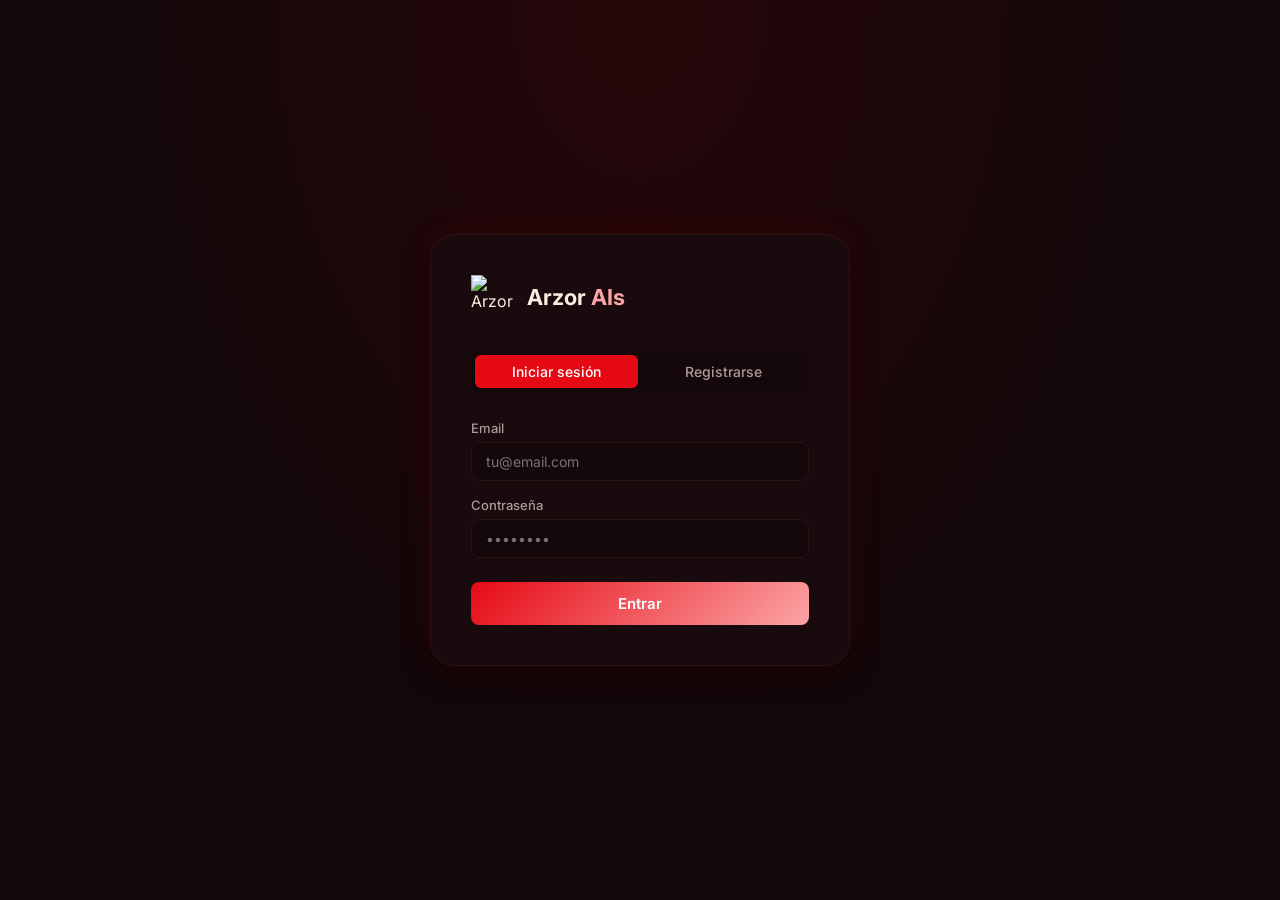
==== app/static/platform/index.html @ a12b3278 "feat: backend y frontend para reenvio de correo de confirmacion y dropdowns customizados - models_pl" ====
<!DOCTYPE html>
<html lang="es">
<head>
  <meta charset="UTF-8" />
  <meta name="viewport" content="width=device-width, initial-scale=1.0" />
  <title>Arzor AIs Platform</title>
  <meta name="description" content="Crea, personaliza y despliega agentes de IA especializados con la plataforma Arzor." />
  <!-- Favicon / Web Icon -->
  <link rel="icon" type="image/png" sizes="32x32" href="/static/logo_arzor.png" />
  <link rel="icon" type="image/png" sizes="16x16" href="/static/logo_arzor.png" />
  <link rel="apple-touch-icon" href="/static/logo_arzor.png" />
  <meta name="theme-color" content="#e50914" />
  <link rel="preconnect" href="https://fonts.googleapis.com" />
  <link rel="preconnect" href="https://fonts.gstatic.com" crossorigin />
  <link href="https://fonts.googleapis.com/css2?family=Inter:wght@300;400;500;600;700;800&display=swap" rel="stylesheet" />
  <style>
    /* ── Reset & Tokens ─────────────────────────────────────────────────── */
    *, *::before, *::after { box-sizing: border-box; margin: 0; padding: 0; }
    :root {
      --bg-base:    #120709;
      --bg-surface: #190b0d;
      --bg-card:    #15080a;
      --bg-hover:   #250f12;
      --border:     #2e1216;
      --border-active: rgba(229,9,20,0.5);
      --primary:    #e50914;
      --primary-light: #fca5a5;
      --primary-glow: rgba(229,9,20,0.18);
      --accent:     #f97316;
      --success:    #10b981;
      --warning:    #f59e0b;
      --error:      #ef4444;
      --text-1:     #fbeee0;
      --text-2:     #ad9a9d;
      --text-3:     #7d6569;
      --radius-sm:  8px;
      --radius-md:  12px;
      --radius-lg:  16px;
      --radius-xl:  24px;
      --shadow-sm:  0 2px 8px rgba(0,0,0,0.4);
      --shadow-md:  0 8px 24px rgba(0,0,0,0.5);
      --shadow-glow: 0 0 32px rgba(229,9,20,0.12);
      --sidebar-w:  240px;
      --topbar-h:   64px;
      --transition: 0.2s ease;
    }
    body {
      font-family: 'Inter', sans-serif;
      background: var(--bg-base);
      color: var(--text-1);
      min-height: 100vh;
      overflow-x: hidden;
    }
    a { color: inherit; text-decoration: none; }
    button { cursor: pointer; font-family: inherit; border: none; background: none; }
    input, textarea, select {
      font-family: inherit;
      background: var(--bg-card);
      border: 1px solid var(--border);
      border-radius: var(--radius-sm);
      color: var(--text-1);
      padding: 10px 14px;
      font-size: 14px;
      outline: none;
      transition: border-color var(--transition);
      width: 100%;
    }
    select {
      appearance: none;
      -webkit-appearance: none;
      -moz-appearance: none;
      background-image: url("data:image/svg+xml;charset=UTF-8,%3Csvg xmlns='http://www.w3.org/2000/svg' viewBox='0 0 24 24' fill='none' stroke='%23eb393f' stroke-width='2' stroke-linecap='round' stroke-linejoin='round'%3E%3Cpolyline points='6 9 12 15 18 9'%3E%3C/polyline%3E%3C/svg%3E");
      background-repeat: no-repeat;
      background-position: right 14px center;
      background-size: 16px;
      padding-right: 40px !important;
      cursor: pointer;
    }
    input:focus, textarea:focus, select:focus {
      border-color: var(--primary);
      box-shadow: 0 0 0 3px var(--primary-glow);
    }
    select option {
      background-color: #18181b; /* Fondo oscuro */
      color: #f4f4f5;            /* Texto claro */
    }

    /* ── Auth Screen ─────────────────────────────────────────────────────── */
    #auth-screen {
      display: flex; align-items: center; justify-content: center;
      min-height: 100vh;
      background: radial-gradient(ellipse at 50% 0%, rgba(229,9,20,0.1) 0%, transparent 60%),
                  var(--bg-base);
    }
    .auth-card {
      background: var(--bg-surface);
      border: 1px solid var(--border);
      border-radius: var(--radius-xl);
      padding: 40px;
      width: 100%;
      max-width: 420px;
      box-shadow: var(--shadow-glow), var(--shadow-md);
    }
    .auth-logo {
      display: flex; align-items: center; gap: 12px;
      margin-bottom: 32px;
    }
    .auth-logo-img {
      width: 44px; height: 44px; object-fit: contain;
    }
    .auth-logo-text { font-size: 22px; font-weight: 700; }
    .auth-logo-text span { color: var(--primary-light); }
    .auth-tabs { display: flex; gap: 4px; background: var(--bg-card); border-radius: var(--radius-sm); padding: 4px; margin-bottom: 28px; }
    .auth-tab {
      flex: 1; padding: 8px; border-radius: 6px; font-size: 14px;
      font-weight: 500; color: var(--text-2); transition: all var(--transition);
    }
    .auth-tab.active { background: var(--primary); color: white; }
    .form-group { margin-bottom: 16px; }
    .form-label { display: block; font-size: 13px; font-weight: 500; color: var(--text-2); margin-bottom: 6px; }
    .btn-primary {
      width: 100%; padding: 12px; border-radius: var(--radius-sm);
      background: linear-gradient(135deg, var(--primary), var(--primary-light));
      color: white; font-size: 15px; font-weight: 600;
      transition: opacity var(--transition), transform var(--transition);
      margin-top: 8px;
    }
    .btn-primary:hover { opacity: 0.9; transform: translateY(-1px); }
    .btn-primary:active { transform: translateY(0); }
    .auth-error {
      background: rgba(239,68,68,0.12); border: 1px solid rgba(239,68,68,0.3);
      border-radius: var(--radius-sm); padding: 10px 14px;
      font-size: 13px; color: #fca5a5; margin-bottom: 16px; display: none;
    }

    /* ── App Layout ──────────────────────────────────────────────────────── */
    #app { display: none; }
    .topbar {
      position: fixed; top: 0; left: 0; right: 0;
      height: var(--topbar-h);
      background: rgba(18,7,9,0.85);
      backdrop-filter: blur(16px);
      border-bottom: 1px solid var(--border);
      display: flex; align-items: center;
      padding: 0 24px 0 calc(var(--sidebar-w) + 24px);
      z-index: 100;
    }
    .topbar-title { font-size: 18px; font-weight: 600; flex: 1; }
    .topbar-title span { color: var(--primary-light); }
    .topbar-user {
      display: flex; align-items: center; gap: 10px;
      background: var(--bg-card); border: 1px solid var(--border);
      border-radius: 99px; padding: 6px 14px 6px 6px;
      cursor: pointer; transition: background var(--transition);
    }
    .topbar-user:hover { background: var(--bg-hover); }
    .avatar {
      width: 32px; height: 32px; border-radius: 50%;
      background: linear-gradient(135deg, var(--primary), var(--accent));
      display: flex; align-items: center; justify-content: center;
      font-size: 13px; font-weight: 700;
    }
    .topbar-username { font-size: 14px; font-weight: 500; }

    /* ── Sidebar ─────────────────────────────────────────────────────────── */
    .sidebar {
      position: fixed; left: 0; top: 0; bottom: 0;
      width: var(--sidebar-w);
      background: var(--bg-surface);
      border-right: 1px solid var(--border);
      display: flex; flex-direction: column;
      padding: 20px 12px;
      z-index: 101;
    }
    .sidebar-logo {
      display: flex; align-items: center; gap: 10px;
      padding: 4px 8px 20px;
      border-bottom: 1px solid var(--border);
      margin-bottom: 16px;
    }
    .sidebar-logo-img {
      width: 30px; height: 30px; object-fit: contain;
    }
    .sidebar-logo-text { font-size: 17px; font-weight: 700; }
    .sidebar-logo-text span { color: var(--primary-light); }
    .nav-section-label {
      font-size: 10px; font-weight: 600; letter-spacing: 0.08em;
      color: var(--text-3); text-transform: uppercase;
      padding: 4px 8px; margin-bottom: 4px;
    }
    .nav-item {
      display: flex; align-items: center; gap: 10px;
      padding: 10px 12px; border-radius: var(--radius-sm);
      font-size: 14px; font-weight: 500; color: var(--text-2);
      cursor: pointer; transition: all var(--transition); margin-bottom: 2px;
      border: 1px solid transparent;
    }
    .nav-item:hover { background: var(--bg-hover); color: var(--text-1); }
    .nav-item.active {
      background: var(--primary-glow);
      border-color: var(--border-active);
      color: var(--primary-light);
    }
    .nav-item-icon { font-size: 17px; width: 20px; text-align: center; }
    .sidebar-spacer { flex: 1; }
    .sidebar-footer { padding: 12px 8px 0; border-top: 1px solid var(--border); }
    .logout-btn {
      display: flex; align-items: center; gap: 10px;
      padding: 10px 12px; border-radius: var(--radius-sm);
      font-size: 14px; font-weight: 500; color: var(--text-3);
      cursor: pointer; transition: all var(--transition); width: 100%;
    }
    .logout-btn:hover { background: rgba(239,68,68,0.1); color: #fca5a5; }

    /* ── Main Content ─────────────────────────────────────────────────────── */
    .main-content {
      margin-left: var(--sidebar-w);
      margin-top: var(--topbar-h);
      padding: 32px;
      min-height: calc(100vh - var(--topbar-h));
    }
    .page { display: none; }
    .page.active { display: block; }
    .page-header {
      display: flex; align-items: center; justify-content: space-between;
      margin-bottom: 28px;
    }
    .page-title { font-size: 24px; font-weight: 700; }
    .page-subtitle { font-size: 14px; color: var(--text-2); margin-top: 4px; }

    /* ── Buttons ─────────────────────────────────────────────────────────── */
    .btn {
      display: inline-flex; align-items: center; gap: 8px;
      padding: 10px 18px; border-radius: var(--radius-sm);
      font-size: 14px; font-weight: 500; cursor: pointer;
      transition: all var(--transition); border: 1px solid transparent;
    }
    .btn-sm { padding: 7px 14px; font-size: 13px; }
    .btn-purple {
      background: linear-gradient(135deg, var(--primary), #991b1b);
      color: white;
    }
    .btn-purple:hover { opacity: 0.9; transform: translateY(-1px); box-shadow: 0 4px 16px rgba(229,9,20,0.35); }
    .btn-ghost { background: var(--bg-card); border-color: var(--border); color: var(--text-2); }
    .btn-ghost:hover { background: var(--bg-hover); color: var(--text-1); }
    .btn-danger { background: rgba(239,68,68,0.12); border-color: rgba(239,68,68,0.3); color: #fca5a5; }
    .btn-danger:hover { background: rgba(239,68,68,0.2); }

    /* ── Cards ───────────────────────────────────────────────────────────── */
    .card {
      background: var(--bg-card);
      border: 1px solid var(--border);
      border-radius: var(--radius-lg);
      padding: 24px;
      box-shadow: var(--shadow-sm);
      transition: all var(--transition);
    }
    .card:hover { border-color: var(--border-active); box-shadow: var(--shadow-glow); }

    /* ── Grid ────────────────────────────────────────────────────────────── */
    .grid-2 { display: grid; grid-template-columns: repeat(auto-fill, minmax(300px,1fr)); gap: 20px; }
    .grid-3 { display: grid; grid-template-columns: repeat(auto-fill, minmax(240px,1fr)); gap: 16px; }

    /* ── Stats Row ───────────────────────────────────────────────────────── */
    .stats-row { display: grid; grid-template-columns: repeat(auto-fill, minmax(180px,1fr)); gap: 16px; margin-bottom: 28px; }
    .stat-card {
      background: var(--bg-card);
      border: 1px solid var(--border);
      border-radius: var(--radius-md);
      padding: 20px;
    }
    .stat-label { font-size: 12px; font-weight: 500; color: var(--text-3); text-transform: uppercase; letter-spacing: 0.05em; }
    .stat-value { font-size: 30px; font-weight: 700; margin-top: 6px; }
    .stat-value.purple { color: var(--primary-light); }
    .stat-value.cyan { color: var(--accent); }
    .stat-value.green { color: var(--success); }

    /* ── Agent Card ──────────────────────────────────────────────────────── */
    .agent-card {
      background: var(--bg-card);
      border: 1px solid var(--border);
      border-radius: var(--radius-lg);
      padding: 20px;
      display: flex; flex-direction: column; gap: 12px;
      transition: all var(--transition);
      cursor: pointer;
    }
    .agent-card:hover { border-color: var(--border-active); box-shadow: var(--shadow-glow); transform: translateY(-2px); }
    .agent-card-header { display: flex; align-items: flex-start; gap: 12px; }
    .agent-icon {
      width: 44px; height: 44px; border-radius: 10px; flex-shrink: 0;
      background: linear-gradient(135deg, var(--primary), var(--primary-light));
      display: flex; align-items: center; justify-content: center;
      font-size: 20px;
    }
    .agent-icon.cat-dev    { background: linear-gradient(135deg,#1d4ed8,#3b82f6); }
    .agent-icon.cat-data   { background: linear-gradient(135deg,#065f46,#10b981); }
    .agent-icon.cat-ops    { background: linear-gradient(135deg,#78350f,#f59e0b); }
    .agent-icon.cat-science{ background: linear-gradient(135deg,#7c3aed,#a855f7); }
    .agent-icon.cat-creative{background: linear-gradient(135deg,#be185d,#ec4899); }
    .agent-name { font-size: 16px; font-weight: 600; }
    .agent-desc { font-size: 13px; color: var(--text-2); line-height: 1.5; flex: 1; }
    .agent-meta { display: flex; align-items: center; gap: 8px; flex-wrap: wrap; }
    .badge {
      display: inline-flex; align-items: center; gap: 4px;
      padding: 3px 8px; border-radius: 99px; font-size: 11px; font-weight: 500;
    }
    .badge-purple { background: rgba(229,9,20,0.15); color: var(--primary-light); border: 1px solid rgba(229,9,20,0.3); }
    .badge-cyan   { background: rgba(249,115,22,0.12); color: var(--accent); border: 1px solid rgba(249,115,22,0.25); }
    .badge-green  { background: rgba(16,185,129,0.12); color: var(--success); border: 1px solid rgba(16,185,129,0.25); }
    .badge-amber  { background: rgba(245,158,11,0.12); color: var(--warning); border: 1px solid rgba(245,158,11,0.25); }
    .agent-card-actions { display: flex; gap: 8px; margin-top: 4px; }

    /* ── Chat UI ─────────────────────────────────────────────────────────── */
    .chat-layout { display: grid; grid-template-columns: 280px 1fr; gap: 20px; height: calc(100vh - var(--topbar-h) - 80px); }
    .chat-sidebar {
      background: var(--bg-card); border: 1px solid var(--border);
      border-radius: var(--radius-lg); display: flex; flex-direction: column; overflow: hidden;
    }
    .chat-sidebar-header { padding: 16px; border-bottom: 1px solid var(--border); }
    .chat-sidebar-header h3 { font-size: 14px; font-weight: 600; }
    .session-list { flex: 1; overflow-y: auto; padding: 8px; }
    .session-item {
      padding: 10px 12px; border-radius: var(--radius-sm); cursor: pointer;
      transition: background var(--transition); margin-bottom: 2px;
    }
    .session-item:hover { background: var(--bg-hover); }
    .session-item.active { background: var(--primary-glow); }
    .session-title { font-size: 13px; font-weight: 500; white-space: nowrap; overflow: hidden; text-overflow: ellipsis; }
    .session-date { font-size: 11px; color: var(--text-3); margin-top: 2px; }
    .chat-main {
      background: var(--bg-card); border: 1px solid var(--border);
      border-radius: var(--radius-lg); display: flex; flex-direction: column; overflow: hidden;
    }
    .chat-header {
      padding: 16px 20px; border-bottom: 1px solid var(--border);
      display: flex; align-items: center; gap: 12px;
    }
    .chat-messages { flex: 1; overflow-y: auto; padding: 20px; display: flex; flex-direction: column; gap: 16px; }
    .message { display: flex; gap: 12px; max-width: 80%; }
    .message.user { align-self: flex-end; flex-direction: row-reverse; }
    .message-avatar {
      width: 32px; height: 32px; border-radius: 50%; flex-shrink: 0;
      display: flex; align-items: center; justify-content: center; font-size: 14px;
    }
    .message.user .message-avatar { background: linear-gradient(135deg, var(--primary), var(--primary-light)); }
    .message.assistant .message-avatar { background: linear-gradient(135deg, var(--accent), #818cf8); }
    .message-bubble {
      padding: 12px 16px; border-radius: var(--radius-md); font-size: 14px; line-height: 1.6;
    }
    .message.user .message-bubble { background: var(--primary); color: white; border-bottom-right-radius: 4px; }
    .message.assistant .message-bubble { background: var(--bg-surface); border: 1px solid var(--border); border-bottom-left-radius: 4px; }
    .message-meta { font-size: 11px; color: var(--text-3); margin-top: 4px; display: flex; align-items: center; gap: 8px; }
    .feedback-btn { cursor: pointer; transition: color var(--transition); }
    .feedback-btn:hover { color: var(--text-1); }
    .chat-input-area {
      padding: 16px 20px; border-top: 1px solid var(--border);
      display: flex; gap: 10px; align-items: flex-end;
    }
    .chat-input {
      flex: 1; resize: none; min-height: 44px; max-height: 160px;
      padding: 10px 14px; border-radius: var(--radius-md); line-height: 1.5;
    }
    .send-btn {
      width: 44px; height: 44px; border-radius: var(--radius-sm);
      background: linear-gradient(135deg, var(--primary), #991b1b);
      color: white; font-size: 18px; flex-shrink: 0;
      display: flex; align-items: center; justify-content: center;
      transition: opacity var(--transition), box-shadow var(--transition); cursor: pointer;
    }
    .send-btn:hover { opacity: 0.9; box-shadow: 0 0 16px rgba(229,9,20,0.4); }
    .send-btn:disabled { opacity: 0.35; cursor: not-allowed; }
    .attach-btn {
      width: 38px; height: 38px; border-radius: var(--radius-sm);
      background: var(--bg-hover); border: 1px solid var(--border);
      color: var(--text-2); font-size: 17px; flex-shrink: 0;
      display: flex; align-items: center; justify-content: center;
      transition: all var(--transition); cursor: pointer; margin-bottom: 3px;
    }
    .attach-btn:hover { background: var(--primary-glow); border-color: var(--border-active); color: var(--primary-light); }
    .file-preview {
      display: flex; align-items: center; gap: 8px;
      background: var(--bg-hover); border: 1px solid var(--border-active);
      border-radius: var(--radius-sm); padding: 6px 10px;
      font-size: 12px; color: var(--primary-light); margin: 0 20px 8px;
    }
    .file-preview-name { flex: 1; overflow: hidden; text-overflow: ellipsis; white-space: nowrap; }
    .file-preview-remove { cursor: pointer; color: var(--text-3); transition: color var(--transition); }
    .file-preview-remove:hover { color: var(--error); }

    /* ── Modal ───────────────────────────────────────────────────────────── */
    .modal-overlay {
      position: fixed !important; inset: 0 !important; background: rgba(0,0,0,0.7) !important;
      backdrop-filter: blur(4px) !important; z-index: 9999 !important;
      display: flex !important; align-items: center !important; justify-content: center !important; padding: 20px !important;
      opacity: 0; pointer-events: none; transition: opacity var(--transition);
    }
    .modal-overlay.open { opacity: 1 !important; pointer-events: all !important; }
    .modal {
      background: var(--bg-surface); border: 1px solid var(--border);
      border-radius: var(--radius-xl); padding: 32px;
      width: 100%; max-width: 520px; box-shadow: var(--shadow-md);
      transform: translateY(20px); transition: transform var(--transition);
    }
    .modal-overlay.open .modal { transform: translateY(0); }
    .modal-header { display: flex; align-items: center; justify-content: space-between; margin-bottom: 24px; }
    .modal-title { font-size: 18px; font-weight: 700; }
    .modal-close { font-size: 20px; color: var(--text-3); cursor: pointer; line-height: 1; }
    .modal-close:hover { color: var(--text-1); }
    .modal-body { display: flex; flex-direction: column; gap: 16px; }
    .modal-footer { display: flex; gap: 10px; justify-content: flex-end; margin-top: 24px; }

    /* ── Toast ───────────────────────────────────────────────────────────── */
    .toast-container { position: fixed; bottom: 24px; right: 24px; z-index: 300; display: flex; flex-direction: column; gap: 8px; }
    .toast {
      background: var(--bg-surface); border: 1px solid var(--border);
      border-radius: var(--radius-md); padding: 12px 16px;
      font-size: 14px; box-shadow: var(--shadow-md);
      display: flex; align-items: center; gap: 10px;
      animation: slideInRight 0.3s ease, fadeOut 0.4s 2.6s ease forwards;
    }
    .toast.success { border-color: rgba(16,185,129,0.4); }
    .toast.error   { border-color: rgba(239,68,68,0.4); }
    @keyframes slideInRight { from { transform: translateX(100%); opacity: 0; } to { transform: translateX(0); opacity: 1; } }
    @keyframes fadeOut { from { opacity: 1; } to { opacity: 0; transform: translateX(100%); } }

    /* ── Skeleton loader ─────────────────────────────────────────────────── */
    .skeleton { background: linear-gradient(90deg, var(--bg-card) 25%, var(--bg-hover) 50%, var(--bg-card) 75%); background-size: 200% 100%; animation: shimmer 1.5s infinite; border-radius: var(--radius-sm); }
    @keyframes shimmer { 0% { background-position: 200% 0; } 100% { background-position: -200% 0; } }

    /* ── Empty state ─────────────────────────────────────────────────────── */
    .empty-state { text-align: center; padding: 60px 20px; }
    .empty-icon { font-size: 48px; margin-bottom: 16px; opacity: 0.4; }
    .empty-title { font-size: 18px; font-weight: 600; margin-bottom: 8px; }
    .empty-desc { font-size: 14px; color: var(--text-2); margin-bottom: 24px; }

    /* ── Spinner ─────────────────────────────────────────────────────────── */
    .spinner { display: inline-block; width: 20px; height: 20px; border: 2px solid var(--border); border-top-color: var(--primary-light); border-radius: 50%; animation: spin 0.7s linear infinite; }
    @keyframes spin { to { transform: rotate(360deg); } }

    /* ── Round Table ─────────────────────────────────────────────────────── */
    .debate-turn { padding: 16px; border-radius: var(--radius-md); border: 1px solid var(--border); margin-bottom: 12px; }
    .debate-turn-header { display: flex; align-items: center; gap: 10px; margin-bottom: 8px; }
    .debate-turn-name { font-size: 13px; font-weight: 600; }
    .debate-turn-round { font-size: 11px; color: var(--text-3); }
    .debate-turn-content { font-size: 14px; line-height: 1.6; color: var(--text-2); }
    .synthesis-box { background: rgba(229,9,20,0.06); border: 1px solid rgba(229,9,20,0.25); border-radius: var(--radius-md); padding: 20px; margin-top: 20px; }
    .synthesis-label { font-size: 12px; font-weight: 600; color: var(--primary-light); text-transform: uppercase; letter-spacing: 0.06em; margin-bottom: 8px; }
    .synthesis-content { font-size: 14px; line-height: 1.7; }

    /* ── Model Select & Dropdown ─────────────────────────────────────────── */
    .model-select-wrapper { position: relative; width: 100%; }
    .models-dropdown-list {
      position: absolute; top: calc(100% + 4px); left: 0; right: 0;
      background: var(--bg-card); border: 1px solid var(--border);
      border-radius: var(--radius-md); max-height: 220px; overflow-y: auto;
      z-index: 100; box-shadow: 0 8px 24px rgba(0,0,0,0.3);
      display: flex; flex-direction: column;
    }
    .model-item {
      display: flex; justify-content: space-between; align-items: center;
      padding: 10px 14px; font-size: 13px; cursor: pointer; color: var(--text-2);
      transition: background 0.2s; border-bottom: 1px solid rgba(255,255,255,0.02);
    }
    .model-item:hover { background: var(--bg-hover); color: var(--text-1); }
    .model-item-provider {
      font-size: 11px; padding: 2px 6px; border-radius: 4px;
      font-weight: 500; text-transform: uppercase;
    }
    .provider-google { background: rgba(66, 133, 244, 0.15); color: #4285f4; }
    .provider-groq { background: rgba(0, 245, 156, 0.15); color: #00f59c; }
    .provider-openrouter { background: rgba(255, 102, 0, 0.15); color: #ff6600; }
    .provider-xai { background: rgba(255, 255, 255, 0.1); color: #ffffff; }
    .provider-perplexity { background: rgba(0, 168, 150, 0.15); color: #00a896; }
    .provider-deepseek { background: rgba(26, 115, 232, 0.15); color: #1a73e8; }
    .provider-together { background: rgba(200, 50, 255, 0.15); color: #c832ff; }
    .provider-fireworks { background: rgba(255, 0, 100, 0.15); color: #ff0064; }
    .provider-mistral { background: rgba(255, 120, 0, 0.15); color: #ff7800; }
    .provider-sambanova { background: rgba(255, 215, 0, 0.15); color: #ffd700; }
    .provider-cerebras { background: rgba(0, 200, 255, 0.15); color: #00c8ff; }
    .provider-siliconflow { background: rgba(50, 255, 180, 0.15); color: #32ffb4; }
    .provider-cohere { background: rgba(59, 201, 155, 0.15); color: #3bc99b; }
    .provider-anthropic { background: rgba(240, 140, 60, 0.15); color: #f08c3c; }
    .provider-nvidia { background: rgba(118, 185, 0, 0.15); color: #76b900; }
    .provider-cloudflare { background: rgba(243, 128, 32, 0.15); color: #f38020; }
    .provider-huggingface { background: rgba(255, 210, 0, 0.15); color: #ffd200; }
    .provider-zai { background: rgba(50, 150, 250, 0.15); color: #3296fa; }
    .provider-novita { background: rgba(250, 50, 100, 0.15); color: #fa3264; }
    .provider-scaleway { background: rgba(81, 0, 182, 0.15); color: #9c5cff; }
    .provider-watsonx { background: rgba(15, 98, 254, 0.15); color: #0f62fe; }
    .provider-ollama { background: rgba(0, 180, 216, 0.15); color: #00b4d8; }
    .model-item-free-badge {
      font-size: 9px; font-weight: 700; color: #00f59c; border: 1px solid #00f59c;
      padding: 0 4px; border-radius: 3px; margin-left: 6px; text-transform: uppercase;
    }

    /* ── Profile Keys Panel ──────────────────────────────────────────────── */
    .profile-container { display: flex; flex-direction: column; gap: 24px; padding: 12px 0; }
    .profile-card { background: var(--bg-card); border: 1px solid var(--border); border-radius: var(--radius-lg); padding: 24px; }
    .profile-card-title { font-size: 16px; font-weight: 700; margin-bottom: 16px; color: var(--text-1); display: flex; align-items: center; gap: 8px; }
    .profile-keys-list { display: flex; flex-direction: column; gap: 12px; margin-bottom: 24px; }
    .profile-key-item {
      display: flex; align-items: center; justify-content: space-between;
      padding: 14px 18px; background: rgba(255,255,255,0.02);
      border: 1px solid var(--border); border-radius: var(--radius-md);
    }
    .profile-key-info { display: flex; flex-direction: column; gap: 4px; }
    .profile-key-label { font-size: 14px; font-weight: 600; color: var(--text-1); }
    .profile-key-meta { display: flex; align-items: center; gap: 8px; font-size: 12px; color: var(--text-3); }
    .status-badge { display: flex; align-items: center; gap: 4px; font-size: 11px; font-weight: 600; padding: 2px 8px; border-radius: 99px; }
    .status-active { background: rgba(0, 245, 156, 0.1); color: #00f59c; }
    .key-actions { display: flex; gap: 8px; }
    
    .add-key-form-grid { display: grid; grid-template-columns: 140px 1fr 1fr; gap: 12px; align-items: flex-end; }
    @media (max-width: 600px) {
      .add-key-form-grid { grid-template-columns: 1fr; }
    }

    /* ── Antigravity Canvas Container ───────────────────────────────────── */
    #bg-particles-canvas {
      position: fixed; top: 0; left: 0; width: 100vw; height: 100vh;
      pointer-events: none; z-index: 0; opacity: 0.85;
      transition: opacity 0.5s ease;
    }
    
    /* Asegurar jerarquía visual sobre las partículas */
    .app-container, #auth-screen, .modal-overlay {
      position: relative; z-index: 1;
    }
    
    /* Transiciones suaves de entrada en tarjetas y páginas */
    .page.active {
      animation: fadeInUp 0.4s cubic-bezier(0.16, 1, 0.3, 1) forwards;
    }
    
    @keyframes fadeInUp {
      from { opacity: 0; transform: translateY(12px) scale(0.99); }
      to { opacity: 1; transform: translateY(0) scale(1); }
    }
    
    /* Hover effects ultra-estéticos en tarjetas y métricas */
    .stat-card, .agent-card, .profile-card {
      transition: transform 0.25s cubic-bezier(0.16, 1, 0.3, 1), box-shadow 0.25s ease, border-color 0.25s ease !important;
    }
    .stat-card:hover, .agent-card:hover, .profile-card:hover {
      transform: translateY(-4px) scale(1.008);
      border-color: rgba(235, 57, 63, 0.4) !important;
      box-shadow: 0 12px 30px -10px rgba(235, 57, 63, 0.15), 0 0 15px rgba(235, 57, 63, 0.08) !important;
    }
    /* ── Word limit counter ──────────────────────────────────────────────── */
    .chat-input-wrapper { flex: 1; display: flex; flex-direction: column; gap: 4px; }
    .word-limit-bar {
      display: flex; align-items: center; justify-content: space-between;
      font-size: 11px; color: var(--text-3); padding: 0 2px;
      transition: color 0.3s ease;
    }
    .word-limit-bar.warn  { color: #f59e0b; }
    .word-limit-bar.over  { color: var(--error); font-weight: 600; }
    .word-limit-track {
      flex: 1; height: 2px; background: var(--border); border-radius: 2px;
      margin: 0 8px; overflow: hidden;
    }
    .word-limit-fill {
      height: 100%; border-radius: 2px; width: 0%;
      background: #10b981; transition: width 0.2s ease, background 0.3s ease;
    }
    .word-limit-fill.warn { background: #f59e0b; }
    .word-limit-fill.over { background: var(--error); }
    /* ── New chat button ────────────────────────────────────────── */
    .new-chat-btn {
      display: flex; align-items: center; justify-content: center; gap: 8px;
      margin: 12px; padding: 10px 14px; border-radius: var(--radius-md);
      background: linear-gradient(135deg, rgba(229,9,20,0.15), rgba(153,27,27,0.1));
      border: 1px dashed rgba(229,9,20,0.4); color: var(--primary-light);
      font-size: 13px; font-weight: 600; cursor: pointer;
      transition: all var(--transition);
    }
    .new-chat-btn:hover {
      background: linear-gradient(135deg, rgba(229,9,20,0.25), rgba(153,27,27,0.2));
      border-color: var(--primary); box-shadow: 0 0 12px rgba(229,9,20,0.2);
    }
    .session-agent-badge {
      font-size: 10px; font-weight: 600; color: var(--text-3);
      background: rgba(255,255,255,0.05); border: 1px solid var(--border);
      border-radius: 4px; padding: 1px 6px; display: inline-block;
      max-width: 100%; overflow: hidden; text-overflow: ellipsis; white-space: nowrap;
    }

    /* ── Custom Select Component ─────────────────────────────────────────── */
    .custom-select-wrapper {
      position: relative;
      width: 100%;
    }
    .custom-select-btn {
      display: flex;
      align-items: center;
      justify-content: space-between;
      width: 100%;
      background: var(--bg-card);
      border: 1px solid var(--border);
      border-radius: var(--radius-sm);
      color: var(--text-1);
      padding: 10px 14px;
      font-size: 14px;
      cursor: pointer;
      text-align: left;
      transition: border-color var(--transition), box-shadow var(--transition);
      box-sizing: border-box;
    }
    .custom-select-btn:focus, .custom-select-btn.open {
      border-color: var(--primary);
      box-shadow: 0 0 0 3px var(--primary-glow);
    }
    .custom-select-arrow {
      color: var(--primary-light);
      font-size: 10px;
      transition: transform var(--transition);
      margin-left: 8px;
    }
    .custom-select-btn.open .custom-select-arrow {
      transform: rotate(180deg);
    }
    .custom-select-menu {
      position: absolute;
      top: calc(100% + 4px);
      left: 0;
      right: 0;
      background: var(--bg-card);
      border: 1px solid var(--border);
      border-radius: var(--radius-md);
      max-height: 220px;
      overflow-y: auto;
      z-index: 150;
      box-shadow: 0 8px 24px rgba(0,0,0,0.4);
      display: none;
      flex-direction: column;
    }
    .custom-select-menu.open {
      display: flex;
    }
    .custom-select-item {
      padding: 10px 14px;
      font-size: 13px;
      cursor: pointer;
      color: var(--text-2);
      transition: background 0.2s, color 0.2s;
      text-align: left;
    }
    .custom-select-item:hover {
      background: var(--primary-glow);
      color: var(--text-1);
    }
    .custom-select-item.selected {
      background: rgba(229,9,20,0.15);
      color: var(--primary-light);
      font-weight: 600;
    }
  </style>
</head>
<body>

<canvas id="bg-particles-canvas"></canvas>

<!-- ═══════════════════ AUTH SCREEN ═══════════════════ -->
<div id="auth-screen">
  <div class="auth-card">
    <div class="auth-logo">
      <img src="/static/logo_arzor.png" alt="Arzor" class="auth-logo-img">
      <div class="auth-logo-text">Arzor <span>AIs</span></div>
    </div>
    <div class="auth-tabs">
      <button class="auth-tab active" id="tab-login" onclick="switchAuthTab('login')">Iniciar sesión</button>
      <button class="auth-tab" id="tab-register" onclick="switchAuthTab('register')">Registrarse</button>
    </div>
    <div id="auth-error" class="auth-error"></div>

    <!-- Login -->
    <div id="form-login">
      <div class="form-group">
        <label class="form-label">Email</label>
        <input type="email" id="login-email" placeholder="tu@email.com" />
      </div>
      <div class="form-group">
        <label class="form-label">Contraseña</label>
        <input type="password" id="login-password" placeholder="••••••••" />
      </div>
      <button class="btn-primary" onclick="doLogin()">Entrar</button>
    </div>

    <!-- Register -->
    <div id="form-register" style="display:none">
      <div class="form-group">
        <label class="form-label">Email</label>
        <input type="email" id="reg-email" placeholder="tu@email.com" />
      </div>
      <div class="form-group">
        <label class="form-label">Username</label>
        <input type="text" id="reg-username" placeholder="nombre_usuario" />
      </div>
      <div class="form-group">
        <label class="form-label">Nombre</label>
        <input type="text" id="reg-displayname" placeholder="Tu nombre" />
      </div>
      <div class="form-group">
        <label class="form-label">Contraseña</label>
        <input type="password" id="reg-password" placeholder="mínimo 8 caracteres" />
      </div>
      <button class="btn-primary" onclick="doRegister()">Crear cuenta</button>
    </div>
  </div>
</div>

<!-- ═══════════════════ APP ═══════════════════ -->
<div id="app">
  <!-- Sidebar -->
  <nav class="sidebar">
    <div class="sidebar-logo">
      <img src="/static/logo_arzor.png" alt="Arzor" class="sidebar-logo-img">
      <div class="sidebar-logo-text">Arzor <span>AIs</span></div>
    </div>

    <div class="nav-section-label">Principal</div>
    <div class="nav-item active" id="nav-dashboard" onclick="navigate('dashboard')">
      <span class="nav-item-icon">📊</span> Dashboard
    </div>
    <div class="nav-item" id="nav-agents" onclick="navigate('agents')">
      <span class="nav-item-icon">🤖</span> Mis Agentes
    </div>
    <div class="nav-item" id="nav-library" onclick="navigate('library')">
      <span class="nav-item-icon">🏛️</span> Biblioteca
    </div>

    <div class="nav-section-label" style="margin-top:16px">Comunicación</div>
    <div class="nav-item" id="nav-chat" onclick="navigate('chat')">
      <span class="nav-item-icon">💬</span> Chat
    </div>
    <div class="nav-item" id="nav-roundtable" onclick="navigate('roundtable')">
      <span class="nav-item-icon">🔵</span> Round Table
    </div>

    <div class="nav-section-label" style="margin-top:16px">Herramientas</div>
    <div class="nav-item" id="nav-knowledge" onclick="navigate('knowledge')">
      <span class="nav-item-icon">📚</span> Conocimiento
    </div>

    <div class="sidebar-spacer"></div>
    <div class="sidebar-footer">
      <button class="logout-btn" onclick="doLogout()">
        <span>🚪</span> Cerrar sesión
      </button>
    </div>
  </nav>

  <!-- Topbar -->
  <header class="topbar">
    <div class="topbar-title">Arzor <span>AIs Platform</span></div>
    <div class="topbar-user" onclick="navigate('profile')">
      <div class="avatar" id="top-avatar">U</div>
      <span class="topbar-username" id="top-username">Usuario</span>
    </div>
  </header>

  <!-- Main Content -->
  <main class="main-content">

    <!-- ── Dashboard ── -->
    <div class="page active" id="page-dashboard">
      <div class="page-header">
        <div>
          <div class="page-title">Dashboard</div>
          <div class="page-subtitle" id="dash-greeting">Bienvenido de vuelta</div>
        </div>
        <button class="btn btn-purple" onclick="navigate('agents')">+ Crear Agente</button>
      </div>
      <div class="stats-row" id="dash-stats">
        <div class="stat-card">
          <div class="stat-label">Mis Agentes</div>
          <div class="stat-value purple" id="stat-agents">—</div>
        </div>
        <div class="stat-card">
          <div class="stat-label">Sesiones de Chat</div>
          <div class="stat-value cyan" id="stat-sessions">—</div>
        </div>
        <div class="stat-card">
          <div class="stat-label">Round Tables</div>
          <div class="stat-value green" id="stat-tables">—</div>
        </div>
      </div>
      <div class="page-title" style="font-size:18px;margin-bottom:16px">Mis agentes recientes</div>
      <div class="grid-2" id="dash-agents-grid">
        <div style="height:120px" class="skeleton"></div>
        <div style="height:120px" class="skeleton"></div>
        <div style="height:120px" class="skeleton"></div>
      </div>
    </div>

    <!-- ── Mis Agentes ── -->
    <div class="page" id="page-agents">
      <div class="page-header">
        <div>
          <div class="page-title">Mis Agentes</div>
          <div class="page-subtitle">Crea y gestiona tus agentes personalizados</div>
        </div>
        <button class="btn btn-purple" onclick="openCreateAgent()">+ Nuevo Agente</button>
      </div>
      <div class="grid-2" id="agents-grid">
        <div style="height:160px" class="skeleton"></div>
        <div style="height:160px" class="skeleton"></div>
      </div>
    </div>

    <!-- ── Biblioteca ── -->
    <div class="page" id="page-library">
      <div class="page-header">
        <div>
          <div class="page-title">Biblioteca Pública</div>
          <div class="page-subtitle">Agentes creados por la comunidad</div>
        </div>
        <select id="lib-category" style="width:auto;padding:8px 12px" onchange="loadLibrary()">
          <option value="">Todas las categorías</option>
          <option value="dev">Dev</option>
          <option value="data">Data</option>
          <option value="ops">Ops</option>
          <option value="science">Science</option>
          <option value="creative">Creative</option>
        </select>
      </div>
      <div class="grid-2" id="library-grid">
        <div style="height:140px" class="skeleton"></div>
        <div style="height:140px" class="skeleton"></div>
        <div style="height:140px" class="skeleton"></div>
      </div>
    </div>

    <!-- ── Chat ── -->
    <div class="page" id="page-chat">
      <div class="page-header">
        <div>
          <div class="page-title">Chat</div>
          <div class="page-subtitle">Conversa con tus agentes</div>
        </div>
        <select id="chat-agent-select" style="width:auto;padding:8px 12px" onchange="startNewSession()">
          <option value="">Seleccionar agente…</option>
        </select>
      </div>
      <div class="chat-layout">
        <div class="chat-sidebar">
          <div class="chat-sidebar-header">
            <h3>Sesiones</h3>
          </div>
          <button class="new-chat-btn" id="new-chat-btn" onclick="startNewSession()" disabled>
            <span>✦</span> Nueva conversación
          </button>
          <div class="session-list" id="session-list"></div>
        </div>
        <div class="chat-main">
          <div class="chat-header" id="chat-header">
            <div class="agent-icon" id="chat-agent-icon" style="width:36px;height:36px;font-size:16px">🤖</div>
            <div>
              <div style="font-size:15px;font-weight:600" id="chat-agent-name">Selecciona un agente</div>
              <div style="font-size:12px;color:var(--text-3)" id="chat-agent-tier"></div>
            </div>
          </div>
          <div class="chat-messages" id="chat-messages">
            <div class="empty-state">
              <div class="empty-icon">💬</div>
              <div class="empty-title">Selecciona un agente y empieza a chatear</div>
            </div>
          </div>
          <div id="chat-file-preview" style="display:none" class="file-preview">
            <span>📎</span>
            <span class="file-preview-name" id="chat-file-name"></span>
            <span class="file-preview-remove" onclick="removeChatFile()">✕</span>
          </div>
          <div class="chat-input-area">
            <input type="file" id="chat-file-input" style="display:none"
              accept=".txt,.md,.pdf,.docx" onchange="onChatFileSelected(event)">
            <button class="attach-btn" title="Adjuntar archivo" onclick="document.getElementById('chat-file-input').click()">📎</button>
            <div class="chat-input-wrapper">
              <textarea class="chat-input" id="chat-input" placeholder="Escribe tu mensaje…"
                rows="1" onkeydown="handleChatKey(event)" oninput="autoGrow(this); updateWordCount()"></textarea>
              <div class="word-limit-bar" id="word-limit-bar" style="display:none">
                <span id="word-count-label">0 / 900 palabras</span>
                <div class="word-limit-track">
                  <div class="word-limit-fill" id="word-limit-fill"></div>
                </div>
              </div>
            </div>
            <button class="send-btn" id="send-btn" onclick="sendMessage()" disabled>➤</button>
          </div>
        </div>
      </div>
    </div>

    <!-- ── Round Table ── -->
    <div class="page" id="page-roundtable">
      <div class="page-header">
        <div>
          <div class="page-title">Round Table</div>
          <div class="page-subtitle">Debates multi-agente con síntesis automática</div>
        </div>
        <button class="btn btn-purple" onclick="openCreateTable()">+ Nueva Mesa</button>
      </div>
      <div class="grid-2" id="tables-grid">
        <div style="height:130px" class="skeleton"></div>
        <div style="height:130px" class="skeleton"></div>
      </div>
      <!-- Resultado del debate -->
      <div id="debate-result" style="display:none;margin-top:32px">
        <div class="page-title" style="font-size:18px;margin-bottom:16px">Resultado del debate</div>
        <div id="debate-turns"></div>
        <div class="synthesis-box">
          <div class="synthesis-label">📝 Síntesis del Moderador</div>
          <div class="synthesis-content" id="synthesis-content"></div>
        </div>
      </div>
    </div>

    <!-- ── Knowledge ── -->
    <div class="page" id="page-knowledge">
      <div class="page-header">
        <div>
          <div class="page-title">Base de Conocimiento</div>
          <div class="page-subtitle">Sube documentos para enriquecer tus agentes con RAG</div>
        </div>
        <select id="knowledge-agent-select" style="width:auto;padding:8px 12px" onchange="loadKnowledge()">
          <option value="">Seleccionar agente…</option>
        </select>
      </div>
      <div id="knowledge-upload-area" style="display:none">
        <div class="card" style="margin-bottom:20px;border-style:dashed;cursor:pointer;text-align:center;padding:40px" onclick="document.getElementById('file-input').click()">
          <div style="font-size:36px;margin-bottom:12px">📄</div>
          <div style="font-size:15px;font-weight:600;margin-bottom:6px">Haz clic para subir un archivo</div>
          <div style="font-size:13px;color:var(--text-2)">PDF, TXT, MD — máx. 10MB</div>
          <input type="file" id="file-input" style="display:none" accept=".pdf,.txt,.md" onchange="uploadFile()" />
        </div>
        <div id="knowledge-files"></div>
      </div>
      <div id="knowledge-empty" class="empty-state">
        <div class="empty-icon">📚</div>
        <div class="empty-title">Selecciona un agente</div>
        <div class="empty-desc">Elige un agente para ver y gestionar sus documentos</div>
      </div>
    </div>

    <!-- Profile Page -->
    <div class="page" id="page-profile">
      <div class="page-header">
        <div>
          <div class="page-title">Mi Perfil y Proveedores</div>
          <div class="page-subtitle">Gestiona tus claves de API para habilitar tus propios modelos (BYOK)</div>
        </div>
      </div>
      
      <div class="profile-container">
        <!-- API Keys Management Card -->
        <div class="profile-card">
          <div class="profile-card-title">
            <span>🔑</span> Claves de API del Proveedor
          </div>
          
          <div class="profile-keys-list" id="profile-keys-list">
            <!-- Cargado dinámicamente -->
            <div style="text-align:center; padding:20px; color:var(--text-3)">Cargando tus claves configuradas...</div>
          </div>
          
          <hr style="border:0; border-top:1px solid var(--border); margin:24px 0" />
          
          <div style="font-size:14px; font-weight:700; margin-bottom:16px; color:var(--text-1)">Añadir nueva clave</div>
          <div class="add-key-form-grid">
            <div class="form-group" style="margin:0">
              <label class="form-label">Proveedor</label>
              <select id="key-provider" style="background:var(--bg-input)">
                <option value="google">Google Gemini</option>
                <option value="groq">Groq</option>
                <option value="openrouter">OpenRouter</option>
                <option value="deepseek">DeepSeek</option>
                <option value="xai">xAI Grok</option>
                <option value="perplexity">Perplexity</option>
                <option value="mistral">Mistral AI</option>
                <option value="together">Together AI</option>
                <option value="fireworks">Fireworks AI</option>
                <option value="cerebras">Cerebras</option>
                <option value="sambanova">SambaNova</option>
                <option value="siliconflow">SiliconFlow</option>
                <option value="cohere">Cohere</option>
                <option value="anthropic">Anthropic Claude</option>
                <option value="nvidia">NVIDIA NIM</option>
                <option value="cloudflare">Cloudflare Workers AI</option>
                <option value="huggingface">Hugging Face</option>
                <option value="zai">Z.ai</option>
                <option value="novita">Novita AI</option>
                <option value="scaleway">Scaleway</option>
                <option value="watsonx">IBM Watsonx</option>
                <option value="ollama">Ollama Local (PC/Server)</option>
              </select>
            </div>
            <div class="form-group" style="margin:0">
              <label class="form-label">Nombre/Etiqueta</label>
              <input type="text" id="key-label" placeholder="Ej: Mi Clave Personal" style="background:var(--bg-input)" />
            </div>
            <div class="form-group" style="margin:0">
              <label class="form-label" id="key-api-label">Clave API</label>
              <input type="password" id="key-api-key" placeholder="AQ... o gsk_..." style="background:var(--bg-input)" />
              <div id="cloudflare-note" style="display:none; font-size:10px; color:var(--text-3); margin-top:4px">Para Cloudflare ingresa en formato ID_DE_CUENTA:API_TOKEN</div>
              <div id="watsonx-note" style="display:none; font-size:10px; color:var(--text-3); margin-top:4px">Para Watsonx ingresa en formato APIKEY:PROJECT_ID:REGION</div>
              <div id="ollama-note" style="display:none; font-size:10px; color:var(--text-3); margin-top:4px">Introduce la URL de tu servidor Ollama (ej: <code>http://localhost:11434</code> o <code>http://127.0.0.1:11434</code>)</div>
            </div>
          </div>
          <div style="margin-top:16px; display:flex; justify-content:flex-end">
            <button class="btn btn-purple" onclick="addProviderKey()">Añadir Clave</button>
          </div>
        </div>
      </div>
    </div>

  </main>
</div>

<!-- ═══════════════════ MODALS ═══════════════════ -->

<!-- Create Agent Modal -->
<div class="modal-overlay" id="modal-create-agent">
  <div class="modal">
    <div class="modal-header">
      <div class="modal-title">Crear Agente</div>
      <button class="modal-close" onclick="closeModal('modal-create-agent')">✕</button>
    </div>
    <div class="modal-body">
      <div class="form-group">
        <label class="form-label">Nombre del agente</label>
        <input type="text" id="ca-name" placeholder="Ej: Data Scientist Pro" />
      </div>
      <div class="form-group">
        <label class="form-label">Descripción</label>
        <input type="text" id="ca-desc" placeholder="Breve descripción" />
      </div>
      <div style="display:grid;grid-template-columns:1fr 1fr;gap:12px">
        <div class="form-group">
          <label class="form-label">Categoría</label>
          <select id="ca-category">
            <option value="dev">Dev</option>
            <option value="data">Data</option>
            <option value="ops">Ops</option>
            <option value="science">Science</option>
            <option value="creative">Creative</option>
            <option value="custom">Custom</option>
          </select>
        </div>
        <div class="form-group" style="position:relative">
          <div style="display:flex; justify-content:space-between; align-items:center; margin-bottom:8px">
            <label class="form-label" style="margin:0">Modelo y Proveedor</label>
            <button class="btn btn-ghost" style="padding: 2px 8px; font-size: 11px; height: auto; border: 1px solid var(--border)" onclick="recommendModelForAgent()">Recomendar ✨</button>
          </div>
          <div class="model-select-wrapper">
            <input type="text" id="ca-model-search" placeholder="Selecciona un modelo..." onclick="toggleModelsDropdown(true)" oninput="filterModelsDropdown()" readonly style="cursor:pointer; background: var(--bg-input);" />
            <input type="hidden" id="ca-model-id" value="gemini-2.0-flash" />
            <input type="hidden" id="ca-provider" value="google" />
            <input type="hidden" id="ca-tier" value="balanced" />
            <div id="ca-models-dropdown" class="models-dropdown-list" style="display:none">
              <!-- Cargado dinámicamente -->
            </div>
          </div>
        </div>
      </div>
      <div class="form-group">
        <label class="form-label">Instrucciones del agente <small style="color:var(--text-3)">(el AFT Compiler las optimizará)</small></label>
        <textarea id="ca-instructions" rows="5" placeholder="Describe qué hace el agente, su expertise, tono y comportamiento..."></textarea>
      </div>
      <div style="display:flex;align-items:center;gap:10px">
        <input type="checkbox" id="ca-public" style="width:auto" />
        <label class="form-label" style="margin:0" for="ca-public">Hacer público en la biblioteca</label>
      </div>
    </div>
    <div class="modal-footer">
      <button class="btn btn-ghost" onclick="closeModal('modal-create-agent')">Cancelar</button>
      <button class="btn btn-purple" onclick="createAgent()">Crear y compilar con AFT ✨</button>
    </div>
  </div>
</div>

<!-- Create Table Modal -->
<div class="modal-overlay" id="modal-create-table">
  <div class="modal">
    <div class="modal-header">
      <div class="modal-title">Nueva Round Table</div>
      <button class="modal-close" onclick="closeModal('modal-create-table')">✕</button>
    </div>
    <div class="modal-body">
      <div class="form-group">
        <label class="form-label">Nombre de la mesa</label>
        <input type="text" id="rt-name" placeholder="Ej: Debate sobre arquitectura" />
      </div>
      <div class="form-group">
        <label class="form-label">Tema del debate</label>
        <textarea id="rt-topic" rows="3" placeholder="¿Cuál es la pregunta o tema que los agentes debatirán?"></textarea>
      </div>
      <div class="form-group" style="display:flex;gap:12px">
        <div style="flex:1">
          <label class="form-label">Rondas del debate (1-9999)</label>
          <input type="number" id="rt-rounds-input" value="3" min="1" max="9999" />
        </div>
      </div>
      <div class="form-group">
        <label class="form-label">Agentes participantes (Selecciona entre 2 y 6 agentes)</label>
        <div id="rt-agents-selection" style="display:flex;flex-direction:column;gap:8px;max-height:160px;overflow-y:auto;padding:12px;border:1px solid var(--border);border-radius:6px;background:var(--bg-input)">
          <!-- Se cargan dinámicamente con JS -->
        </div>
      </div>
    </div>
    <div class="modal-footer">
      <button class="btn btn-ghost" onclick="closeModal('modal-create-table')">Cancelar</button>
      <button class="btn btn-purple" onclick="createTable()">Crear Mesa</button>
    </div>
  </div>
</div>

<!-- View Table Members Modal -->
<div class="modal-overlay" id="modal-view-table-members">
  <div class="modal">
    <div class="modal-header">
      <div class="modal-title">Agentes Participantes</div>
      <button class="modal-close" onclick="closeModal('modal-view-table-members')">✕</button>
    </div>
    <div class="modal-body" id="modal-view-table-members-body">
      <!-- Se llena dinámicamente -->
    </div>
    <div class="modal-footer">
      <button class="btn btn-purple" onclick="closeModal('modal-view-table-members')">Entendido</button>
    </div>
  </div>
</div>

<!-- Toast container -->
<div class="toast-container" id="toast-container"></div>

<script>
// ═══════════════════════════════════════════════════════════════════════
// ESTADO GLOBAL
// ═══════════════════════════════════════════════════════════════════════
const API = '';  // mismo origen
let state = {
  token: localStorage.getItem('arzor_token'),
  user: JSON.parse(localStorage.getItem('arzor_user') || 'null'),
  currentPage: 'dashboard',
  agents: [],
  currentAgentId: null,
  currentSessionId: null,
  currentAgentTier: 'balanced',  // tier del agente activo (controla límite de palabras)
};

// ═══════════════════════════════════════════════════════════════════════
// INIT
// ═══════════════════════════════════════════════════════════════════════
document.addEventListener('DOMContentLoaded', () => {
  initCustomSelects(); // Inicializar selects generales
  if (state.token && state.user) {
    showApp();
  } else {
    document.getElementById('auth-screen').style.display = 'flex';
  }
});

function showApp() {
  document.getElementById('auth-screen').style.display = 'none';
  document.getElementById('app').style.display = 'block';
  const u = state.user;
  if (u) {
    document.getElementById('top-avatar').textContent = (u.username || u.display_name || 'U')[0].toUpperCase();
    document.getElementById('top-username').textContent = u.display_name || u.username || 'Usuario';
    document.getElementById('dash-greeting').textContent = `Bienvenido de vuelta, ${u.display_name || u.username} 👋`;
  }
  loadDashboard();
}

// ═══════════════════════════════════════════════════════════════════════
// API HELPER
// ═══════════════════════════════════════════════════════════════════════
async function api(method, path, body = null) {
  const opts = {
    method,
    headers: { 'Content-Type': 'application/json' },
  };
  if (state.token) opts.headers['Authorization'] = `Bearer ${state.token}`;
  if (body) opts.body = JSON.stringify(body);
  const res = await fetch(API + path, opts);
  if (res.status === 401 && !path.includes('/auth/login')) { doLogout(); return null; }
  const data = await res.json().catch(() => null);
  if (!res.ok) throw new Error(data?.detail || `Error ${res.status}`);
  return data;
}

async function apiUpload(path, formData) {
  const res = await fetch(API + path, {
    method: 'POST',
    headers: { 'Authorization': `Bearer ${state.token}` },
    body: formData,
  });
  const data = await res.json().catch(() => null);
  if (!res.ok) throw new Error(data?.detail || `Error ${res.status}`);
  return data;
}

// ═══════════════════════════════════════════════════════════════════════
// AUTH
// ═══════════════════════════════════════════════════════════════════════
function switchAuthTab(tab) {
  document.getElementById('form-login').style.display = tab === 'login' ? 'block' : 'none';
  document.getElementById('form-register').style.display = tab === 'register' ? 'block' : 'none';
  document.getElementById('tab-login').classList.toggle('active', tab === 'login');
  document.getElementById('tab-register').classList.toggle('active', tab === 'register');
  hideAuthError();
}

function showAuthError(msg) {
  const el = document.getElementById('auth-error');
  if (msg.includes('confirmar') || msg.includes('confirmación') || msg.includes('email_not_confirmed')) {
    const email = document.getElementById('login-email').value || document.getElementById('reg-email').value || '';
    el.innerHTML = `
      <div style="margin-bottom:8px">${esc(msg)}</div>
      <button id="resend-email-btn" class="btn btn-sm btn-ghost" style="font-size:12px;color:var(--primary-light);text-decoration:underline;padding:4px 8px;border:1px dashed var(--primary-glow);border-radius:4px" onclick="resendConfirmation('${esc(email)}')">
        Reenviar correo de confirmación
      </button>
    `;
  } else {
    el.textContent = msg;
  }
  el.style.display = 'block';
}
function hideAuthError() { document.getElementById('auth-error').style.display = 'none'; }

async function doLogin() {
  hideAuthError();
  try {
    const data = await api('POST', '/platform/auth/login', {
      email: document.getElementById('login-email').value,
      password: document.getElementById('login-password').value,
    });
    state.token = data.access_token;
    state.user = { user_id: data.user_id, username: data.username, display_name: data.display_name };
    localStorage.setItem('arzor_token', state.token);
    localStorage.setItem('arzor_user', JSON.stringify(state.user));
    showApp();
  } catch(e) { showAuthError(e.message); }
}

async function doRegister() {
  hideAuthError();
  try {
    const data = await api('POST', '/platform/auth/register', {
      email: document.getElementById('reg-email').value,
      username: document.getElementById('reg-username').value,
      display_name: document.getElementById('reg-displayname').value,
      password: document.getElementById('reg-password').value,
    });

    if (data && data.email_confirmation_required) {
      // Supabase requiere confirmación de email
      document.getElementById('auth-error').style.background = 'rgba(16,185,129,0.12)';
      document.getElementById('auth-error').style.borderColor = 'rgba(16,185,129,0.3)';
      document.getElementById('auth-error').style.color = '#6ee7b7';
      showAuthError('📧 ¡Cuenta creada! Revisa tu email y confirma tu dirección antes de iniciar sesión. Revisa también la carpeta de spam.');
      // Limpiar formulario
      document.getElementById('reg-email').value = '';
      document.getElementById('reg-password').value = '';
      document.getElementById('reg-username').value = '';
      document.getElementById('reg-displayname').value = '';
    } else {
      toast('Cuenta creada. Ahora inicia sesión.', 'success');
      switchAuthTab('login');
    }
  } catch(e) { showAuthError(e.message); }
}

function doLogout() {
  state.token = null; state.user = null;
  localStorage.removeItem('arzor_token');
  localStorage.removeItem('arzor_user');
  document.getElementById('app').style.display = 'none';
  document.getElementById('auth-screen').style.display = 'flex';
}

// ═══════════════════════════════════════════════════════════════════════
// NAVIGATION
// ═══════════════════════════════════════════════════════════════════════
const PAGE_LOADERS = {
  dashboard: loadDashboard,
  agents: loadAgents,
  library: loadLibrary,
  chat: loadChatPage,
  roundtable: loadRoundTables,
  knowledge: loadKnowledgePage,
  profile: loadProfilePage,
};

function navigate(page) {
  document.querySelectorAll('.page').forEach(p => p.classList.remove('active'));
  document.querySelectorAll('.nav-item').forEach(n => n.classList.remove('active'));
  const pageEl = document.getElementById(`page-${page}`);
  if (pageEl) pageEl.classList.add('active');
  const navEl = document.getElementById(`nav-${page}`);
  if (navEl) navEl.classList.add('active');
  state.currentPage = page;
  if (typeof updateParticleVisibility === 'function') updateParticleVisibility(page);
  if (PAGE_LOADERS[page]) PAGE_LOADERS[page]();
}

// ═══════════════════════════════════════════════════════════════════════
// DASHBOARD
// ═══════════════════════════════════════════════════════════════════════
async function loadDashboard() {
  try {
    const [agents, sessions, tables] = await Promise.all([
      api('GET', '/platform/agents').catch(() => ({ agents: [] })),
      api('GET', '/platform/chat/sessions?limit=5').catch(() => ({ sessions: [] })),
      api('GET', '/platform/round-table?limit=5').catch(() => ({ tables: [] })),
    ]);
    const agentList = agents?.agents || [];
    state.agents = agentList;
    document.getElementById('stat-agents').textContent = agentList.length;
    document.getElementById('stat-sessions').textContent = sessions?.sessions?.length || 0;
    document.getElementById('stat-tables').textContent = tables?.tables?.length || 0;
    renderAgentGrid('dash-agents-grid', agentList.slice(0, 4));
    populateAgentSelects(agentList);
  } catch(e) { console.error(e); }
}

// ═══════════════════════════════════════════════════════════════════════
// AGENTS
// ═══════════════════════════════════════════════════════════════════════
async function loadAgents() {
  try {
    const data = await api('GET', '/platform/agents');
    state.agents = data?.agents || [];
    renderAgentGrid('agents-grid', state.agents, true);
    populateAgentSelects(state.agents);
  } catch(e) { toast(e.message, 'error'); }
}

function renderAgentGrid(gridId, agents, showActions = false) {
  const grid = document.getElementById(gridId);
  if (!agents.length) {
    grid.innerHTML = `<div class="empty-state" style="grid-column:1/-1">
      <div class="empty-icon">🤖</div>
      <div class="empty-title">No hay agentes aún</div>
      <div class="empty-desc">Crea tu primer agente personalizado</div>
      <button class="btn btn-purple" onclick="openCreateAgent()">+ Crear Agente</button>
    </div>`;
    return;
  }
  const ICONS = { dev:'💻', data:'📊', ops:'⚙️', science:'🔬', creative:'🎨', custom:'🤖' };
  grid.innerHTML = agents.map(a => `
    <div class="agent-card" onclick="navigate('chat')">
      <div class="agent-card-header">
        <div class="agent-icon cat-${a.category}">${ICONS[a.category] || '🤖'}</div>
        <div style="flex:1;min-width:0">
          <div class="agent-name">${esc(a.name)}</div>
          <div class="agent-desc" style="margin-top:4px">${esc(a.description || '')}</div>
        </div>
      </div>
      <div class="agent-meta">
        <span class="badge badge-purple">${a.category}</span>
        <span class="badge badge-cyan">${a.base_tier}</span>
        ${a.is_public ? '<span class="badge badge-green">público</span>' : ''}
      </div>
      ${showActions ? `<div class="agent-card-actions">
        <button class="btn btn-sm btn-ghost" onclick="event.stopPropagation();chatWithAgent('${a.id}')">💬 Chat</button>
        <button class="btn btn-sm btn-danger" onclick="event.stopPropagation();deleteAgent('${a.id}','${esc(a.name)}')">🗑️</button>
      </div>` : ''}
    </div>
  `).join('');
}

function openCreateAgent() {
  // Limpiar campos
  document.getElementById('ca-name').value = '';
  document.getElementById('ca-desc').value = '';
  document.getElementById('ca-instructions').value = '';
  document.getElementById('ca-public').checked = false;
  
  // Resetear modelo seleccionado por defecto
  document.getElementById('ca-model-id').value = 'gemini-2.0-flash';
  document.getElementById('ca-provider').value = 'google';
  document.getElementById('ca-model-search').value = 'Gemini 2.0 Flash (google)';
  document.getElementById('ca-tier').value = 'balanced';
  
  window.currentAgentFallbackModels = null;
  
  openModal('modal-create-agent');
  loadAvailableModels();
}

async function createAgent() {
  const name = document.getElementById('ca-name').value.trim();
  const instructions = document.getElementById('ca-instructions').value.trim();
  if (!name || !instructions) { toast('Nombre e instrucciones son requeridos', 'error'); return; }
  try {
    toast('Compilando con AFT… puede tardar unos segundos ⚡', 'success');
    await api('POST', '/platform/agents', {
      name,
      description: document.getElementById('ca-desc').value,
      category: document.getElementById('ca-category').value,
      base_tier: document.getElementById('ca-tier').value,
      system_instructions: instructions,
      is_public: document.getElementById('ca-public').checked,
      preferred_provider: document.getElementById('ca-provider').value,
      preferred_model: document.getElementById('ca-model-id').value,
      fallback_models: window.currentAgentFallbackModels || null
    });
    closeModal('modal-create-agent');
    toast('Agente creado y compilado correctamente ✅', 'success');
    loadAgents();
  } catch(e) { toast(e.message, 'error'); }
}

async function deleteAgent(agentId, name) {
  if (!confirm(`¿Eliminar el agente "${name}"? Esta acción no se puede deshacer.`)) return;
  try {
    await api('DELETE', `/platform/agents/${agentId}`);
    toast('Agente eliminado', 'success');
    loadAgents();
  } catch(e) { toast(e.message, 'error'); }
}

// ═══════════════════════════════════════════════════════════════════════
// LIBRARY
// ═══════════════════════════════════════════════════════════════════════
async function loadLibrary() {
  const category = document.getElementById('lib-category').value;
  try {
    const params = new URLSearchParams();
    if (category) params.set('category', category);
    const data = await api('GET', `/platform/agents/library?${params}`);
    renderAgentGrid('library-grid', data?.agents || []);
  } catch(e) { toast(e.message, 'error'); }
}

// ═══════════════════════════════════════════════════════════════════════
// CHAT
// ═══════════════════════════════════════════════════════════════════════
async function loadChatPage() {
  await loadAgents();
  loadSessions();
}

function chatWithAgent(agentId) {
  navigate('chat');
  document.getElementById('chat-agent-select').value = agentId;
  syncCustomSelect('chat-agent-select'); // Sincronizar select custom
  state.currentAgentId = agentId;
  state.currentSessionId = null;
  const agent = state.agents.find(a => a.id === agentId);
  if (agent) updateChatHeader(agent);
  enableSendBtn();
  document.getElementById('chat-messages').innerHTML = '';
}

function startNewSession() {
  const agentId = document.getElementById('chat-agent-select').value;
  if (!agentId) return;
  state.currentAgentId = agentId;
  state.currentSessionId = null;
  const agent = state.agents.find(a => a.id === agentId);
  if (agent) updateChatHeader(agent);
  document.getElementById('chat-messages').innerHTML = `
    <div class="empty-state">
      <div class="empty-icon">✨</div>
      <div class="empty-title">Nueva sesión iniciada</div>
      <div class="empty-desc">Escribe tu primer mensaje para comenzar</div>
    </div>`;
  enableSendBtn();
}

function updateChatHeader(agent) {
  const ICONS = { dev:'💻', data:'📊', ops:'⚙️', science:'🔬', creative:'🎨', custom:'🤖' };
  document.getElementById('chat-agent-name').textContent = agent.name;
  document.getElementById('chat-agent-tier').textContent = `Tier: ${agent.base_tier}`;
  document.getElementById('chat-agent-icon').textContent = ICONS[agent.category] || '🤖';
  // Guardar tier para validación de límite de palabras
  state.currentAgentTier = agent.base_tier || 'balanced';
  // Resetear y mostrar el contador de palabras con el nuevo límite
  updateWordCount();
}

function enableSendBtn() {
  // Delega a updateWordCount para no sobreescribir su lógica de bloqueo por límite
  updateWordCount();
  // Activar/desactivar botón de nueva conversación según agente seleccionado
  const newBtn = document.getElementById('new-chat-btn');
  if (newBtn) newBtn.disabled = !state.currentAgentId;
}

async function loadSessions() {
  try {
    const data = await api('GET', '/platform/chat/sessions');
    const list = document.getElementById('session-list');
    const sessions = data?.sessions || [];
    if (!sessions.length) {
      list.innerHTML = '<div style="padding:12px;font-size:13px;color:var(--text-3)">No hay sesiones aún</div>';
      return;
    }
    // Agrupar visualmente: ordenar por agente para que las sesiones del mismo agente queden juntas
    const agentMap = {};
    for (const a of state.agents) agentMap[a.id] = a;

    list.innerHTML = sessions.map(s => {
      const agentName = agentMap[s.agent_id]?.name || 'Agente';
      const isActive  = s.id === state.currentSessionId;
      return `
        <div class="session-item ${isActive ? 'active' : ''}" onclick="loadSession('${s.id}','${s.agent_id}')">
          <div class="session-agent-badge">${esc(agentName)}</div>
          <div class="session-title">${esc(s.title || 'Sesión')}</div>
          <div class="session-date">${formatDate(s.updated_at)}</div>
        </div>
      `;
    }).join('');
  } catch(e) { console.error(e); }
}

async function loadSession(sessionId, agentId) {
  state.currentSessionId = sessionId;
  state.currentAgentId = agentId;
  document.getElementById('chat-agent-select').value = agentId || '';
  syncCustomSelect('chat-agent-select'); // Sincronizar select custom
  const agent = state.agents.find(a => a.id === agentId);
  if (agent) updateChatHeader(agent);
  enableSendBtn();
  try {
    const data = await api('GET', `/platform/chat/sessions/${sessionId}`);
    const msgs = data?.messages || [];
    renderMessages(msgs);
  } catch(e) { toast(e.message, 'error'); }
}

function renderMessages(msgs) {
  const container = document.getElementById('chat-messages');
  if (!msgs.length) { container.innerHTML = '<div class="empty-state"><div class="empty-icon">💬</div><div class="empty-title">Sin mensajes</div></div>'; return; }
  container.innerHTML = msgs.map(m => renderMessage(m.role, m.content, m.id, m.metadata)).join('');
  container.scrollTop = container.scrollHeight;
}

function renderMessage(role, content, msgId = null, metadata = {}) {
  const cached = metadata?.cached ? ' <span title="Respuesta cacheada" style="opacity:0.5">⚡</span>' : '';
  let providerInfo = '';
  if (metadata?.provider && metadata.provider !== 'cache') {
    const model = metadata.model ? ` / ${metadata.model}` : '';
    const latency = metadata.latency_ms ? ` (${Math.round(metadata.latency_ms)}ms)` : '';
    providerInfo = `<span style="font-size:11px; opacity:0.7; display:inline-flex; align-items:center; gap:6px">
      <span class="model-item-provider provider-${metadata.provider}" style="font-size:9px; padding:1px 5px; border-radius:3px; font-weight:700">${metadata.provider}</span>
      <span style="font-family:monospace">${model}${latency}</span>
    </span>`;
  }
  return `
    <div class="message ${role}">
      <div class="message-avatar">${role === 'user' ? '👤' : '🤖'}</div>
      <div>
        <div class="message-bubble">${esc(content).replace(/\n/g,'<br/>')}</div>
        ${role === 'assistant' ? `<div class="message-meta" style="display:flex; align-items:center; gap:10px; flex-wrap:wrap">
          ${providerInfo}${cached}
          ${msgId ? `<span class="feedback-btn" onclick="sendFeedback('${msgId}',1)" title="Positivo">👍</span>
          <span class="feedback-btn" onclick="sendFeedback('${msgId}',-1)" title="Negativo">👎</span>` : ''}
        </div>` : ''}
      </div>
    </div>`;
}

// ── File attachment state ──────────────────────────────────────────────────
let _chatAttachedFile = null;

function onChatFileSelected(evt) {
  const file = evt.target.files[0];
  if (!file) return;
  _chatAttachedFile = file;
  document.getElementById('chat-file-name').textContent = file.name;
  document.getElementById('chat-file-preview').style.display = 'flex';
  evt.target.value = ''; // allow re-selecting same file
}

function removeChatFile() {
  _chatAttachedFile = null;
  document.getElementById('chat-file-preview').style.display = 'none';
  document.getElementById('chat-file-name').textContent = '';
}

async function sendMessage() {
  const input = document.getElementById('chat-input');
  const msg = input.value.trim();
  if (!msg && !_chatAttachedFile) return;
  if (!state.currentAgentId) return;

  const userDisplay = msg || `📎 ${_chatAttachedFile?.name}`;
  input.value = ''; autoGrow(input); updateWordCount();
  appendMessage('user', userDisplay);
  document.getElementById('send-btn').disabled = true;
  const typingId = appendTyping();

  try {
    let finalMsg = msg;

    if (_chatAttachedFile) {
      const ext = _chatAttachedFile.name.split('.').pop().toLowerCase();
      if (['txt', 'md'].includes(ext)) {
        // Texto plano → inyectar contenido como contexto en el mensaje
        const text = await _chatAttachedFile.text();
        const trimmed = text.slice(0, 12000); // cap seguro
        finalMsg = `[Archivo adjunto: ${_chatAttachedFile.name}]\n\`\`\`\n${trimmed}\n\`\`\`\n\n${msg}`.trim();
      } else {
        // PDF / DOCX → subir al RAG del agente
        const form = new FormData();
        form.append('file', _chatAttachedFile);
        const headers = { 'Authorization': `Bearer ${state.token}` };
        const resp = await fetch(`/platform/knowledge/${state.currentAgentId}/upload`, {
          method: 'POST', headers, body: form,
        });
        if (resp.ok) {
          finalMsg = `[He adjuntado el archivo "${_chatAttachedFile.name}" a mi base de conocimiento. Responde teniendo en cuenta su contenido.]\n\n${msg}`.trim();
        } else {
          const errData = await resp.json().catch(() => null);
          const errMsg = errData?.detail || 'No se pudo subir el archivo al agente';
          toast(errMsg, 'error');
          finalMsg = msg;
        }
      }
      removeChatFile();
    }

    if (!finalMsg) { removeTyping(typingId); document.getElementById('send-btn').disabled = false; return; }

    const data = await api('POST', `/platform/chat/${state.currentAgentId}`, {
      message: finalMsg,
      session_id: state.currentSessionId,
    });
    removeTyping(typingId);
    state.currentSessionId = data.session_id;
    appendMessageEl(renderMessage('assistant', data.content, data.message_id, {
      provider: data.provider, model: data.model, latency_ms: data.latency_ms, cached: data.provider === 'cache'
    }));
    loadSessions();
  } catch(e) {
    removeTyping(typingId);
    toast(e.message, 'error');
  } finally {
    document.getElementById('send-btn').disabled = false;
  }
}


function appendMessage(role, content) {
  appendMessageEl(renderMessage(role, content));
}

function appendMessageEl(html) {
  const container = document.getElementById('chat-messages');
  // Remove empty state
  const empty = container.querySelector('.empty-state');
  if (empty) empty.remove();
  const div = document.createElement('div');
  div.innerHTML = html;
  container.appendChild(div.firstElementChild);
  container.scrollTop = container.scrollHeight;
}

function appendTyping() {
  const id = 'typing-' + Date.now();
  const container = document.getElementById('chat-messages');
  const div = document.createElement('div');
  div.id = id;
  div.className = 'message assistant';
  div.innerHTML = `<div class="message-avatar">🤖</div><div class="message-bubble"><div class="spinner"></div></div>`;
  container.appendChild(div);
  container.scrollTop = container.scrollHeight;
  return id;
}

function removeTyping(id) { document.getElementById(id)?.remove(); }

function handleChatKey(e) {
  if (e.key === 'Enter' && !e.shiftKey) { e.preventDefault(); sendMessage(); }
}

function autoGrow(el) {
  el.style.height = 'auto';
  el.style.height = Math.min(el.scrollHeight, 160) + 'px';
}

// Límites de palabras por tier (deben coincidir con TIER_LIMITS en platform_chat_service.py)
const TIER_WORD_LIMITS = { fast: 400, balanced: 900, pro: 2000 };

function updateWordCount() {
  const input    = document.getElementById('chat-input');
  const bar      = document.getElementById('word-limit-bar');
  const label    = document.getElementById('word-count-label');
  const fill     = document.getElementById('word-limit-fill');
  const sendBtn  = document.getElementById('send-btn');
  const tier     = state.currentAgentTier || 'balanced';
  const maxWords = TIER_WORD_LIMITS[tier] || 900;
  const words    = input.value.trim() ? input.value.trim().split(/\s+/).length : 0;
  const pct      = Math.min((words / maxWords) * 100, 100);
  const isOver   = words > maxWords;
  const isWarn   = pct >= 75 && !isOver;

  // Mostrar barra siempre que haya agente seleccionado (aunque el input esté vacío)
  bar.style.display = state.currentAgentId ? 'flex' : 'none';

  label.textContent = `${words.toLocaleString()} / ${maxWords.toLocaleString()} palabras`;
  fill.style.width  = pct + '%';

  // Estados visuales
  bar.classList.toggle('warn', isWarn);
  bar.classList.toggle('over', isOver);
  fill.classList.toggle('warn', isWarn);
  fill.classList.toggle('over', isOver);

  // Bloquear envío si supera el límite o no hay texto/agente
  if (isOver) {
    sendBtn.disabled = true;
    sendBtn.title = `Límite de ${maxWords} palabras superado`;
  } else {
    sendBtn.disabled = !state.currentAgentId || !input.value.trim();
    sendBtn.title = '';
  }
}

async function sendFeedback(msgId, value) {
  if (!state.currentAgentId) return;
  try {
    await api('POST', `/platform/chat/messages/${msgId}/feedback?agent_id=${state.currentAgentId}`, { value });
    toast(value > 0 ? '👍 Feedback positivo registrado' : '👎 Feedback negativo registrado', 'success');
  } catch(e) { toast(e.message, 'error'); }
}

// ═══════════════════════════════════════════════════════════════════════
// ROUND TABLE
// ═══════════════════════════════════════════════════════════════════════
async function loadRoundTables() {
  try {
    const data = await api('GET', '/platform/round-table');
    const tables = data?.tables || [];
    const grid = document.getElementById('tables-grid');
    if (!tables.length) {
      grid.innerHTML = `<div class="empty-state" style="grid-column:1/-1">
        <div class="empty-icon">🔵</div>
        <div class="empty-title">No hay mesas de debate</div>
        <div class="empty-desc">Crea una nueva mesa y añade agentes para debatir</div>
        <button class="btn btn-purple" onclick="openCreateTable()">+ Nueva Mesa</button>
      </div>`;
      return;
    }
    grid.innerHTML = tables.map(t => {
      const savedRounds = localStorage.getItem(`rt-rounds-${t.id}`) || '3';
      return `
        <div class="card" style="cursor:pointer" onclick="viewTable('${t.id}')">
          <div style="display:flex;align-items:flex-start;justify-content:space-between;gap:12px;margin-bottom:12px">
            <div style="display:flex;align-items:center;gap:12px">
              <div style="font-size:28px">🔵</div>
              <div>
                <div style="font-weight:600">${esc(t.name)}</div>
                <div style="font-size:12px;color:var(--text-3)">${esc(t.topic?.slice(0,80) || '')}…</div>
              </div>
            </div>
            <button class="btn btn-sm btn-danger" style="padding:4px 8px;font-size:12px" onclick="event.stopPropagation();deleteTable('${t.id}','${esc(t.name)}')">🗑️</button>
          </div>
          <div style="display:flex;gap:8px;align-items:center;flex-wrap:wrap">
            <span class="badge ${t.status==='done'?'badge-green':t.status==='running'?'badge-amber':'badge-cyan'}">${t.status}</span>
            ${t.status==='idle' ? `
              <div style="display:flex;align-items:center;gap:6px" onclick="event.stopPropagation()">
                <input type="number" id="rounds-${t.id}" value="${savedRounds}" min="1" max="9999" 
                       style="width:70px;padding:4px 6px;font-size:12px;background:var(--bg-input);border:1px solid var(--border);border-radius:4px;color:var(--text-1)" />
                <button class="btn btn-sm btn-purple" onclick="startDebate('${t.id}')">▶ Iniciar</button>
              </div>
            ` : ''}
            ${t.status==='done' ? `<button class="btn btn-sm btn-ghost" onclick="event.stopPropagation();viewResult('${t.id}')">Ver resultado</button>` : ''}
          </div>
        </div>
      `;
    }).join('');
  } catch(e) { toast(e.message, 'error'); }
}

async function deleteTable(tableId, tableName) {
  if (!confirm(`¿Eliminar la mesa de debate "${tableName}"?`)) return;
  try {
    await api('DELETE', `/platform/round-table/${tableId}`);
    toast('Mesa de debate eliminada', 'success');
    loadRoundTables();
  } catch(e) { toast(e.message, 'error'); }
}

async function viewTable(tableId) {
  try {
    const data = await api('GET', `/platform/round-table/${tableId}/members`);
    const members = data?.members || [];
    if (!members.length) {
      toast('Esta mesa no tiene agentes asignados.', 'info');
      return;
    }
    const ICONS = { dev:'💻', data:'📊', ops:'⚙️', science:'🔬', creative:'🎨', custom:'🤖' };
    const html = members.map((m, idx) => {
      const found = state.agents.find(a => a.id === m.agent_id);
      const name = found ? found.name : 'Agente Desconocido';
      const cat = found ? found.category : 'custom';
      const tier = found ? found.base_tier : 'balanced';
      const desc = found ? found.description : 'Agente participante en el debate.';
      return `
        <div style="display:flex;align-items:center;gap:12px;padding:12px;background:rgba(255,255,255,0.02);border:1px solid var(--border);border-radius:var(--radius-md);margin-bottom:8px">
          <div style="font-size:24px;width:40px;height:40px;display:flex;align-items:center;justify-content:center;background:var(--bg-hover);border-radius:50%">${ICONS[cat] || '🤖'}</div>
          <div style="flex:1">
            <div style="font-weight:600;font-size:14px;color:var(--text-1)">${esc(name)}</div>
            <div style="font-size:12px;color:var(--text-3)">${esc(desc)}</div>
          </div>
          <div class="session-agent-badge" style="background:var(--primary-glow);border-color:var(--border-active);color:var(--primary-light)">${esc(tier.toUpperCase())}</div>
        </div>
      `;
    }).join('');
    
    document.getElementById('modal-view-table-members-body').innerHTML = `
      <div style="margin-bottom:12px;font-size:13px;color:var(--text-2)">Agentes activos asignados a este debate:</div>
      <div>${html}</div>
    `;
    openModal('modal-view-table-members');
  } catch(e) { toast(e.message, 'error'); }
}

function openCreateTable() {
  document.getElementById('rt-name').value = '';
  document.getElementById('rt-topic').value = '';
  document.getElementById('rt-rounds-input').value = '3';
  
  // Renderizar la selección de agentes
  const container = document.getElementById('rt-agents-selection');
  if (container) {
    const agents = state.agents || [];
    if (agents.length === 0) {
      container.innerHTML = '<div style="font-size:12px;color:var(--text-3);padding:4px">No tienes agentes creados. Crea agentes antes de debatir.</div>';
    } else {
      const ICONS = { dev:'💻', data:'📊', ops:'⚙️', science:'🔬', creative:'🎨', custom:'🤖' };
      container.innerHTML = agents.map(a => `
        <label style="display:flex;align-items:center;gap:8px;font-size:13px;cursor:pointer;color:var(--text-1);margin-bottom:4px">
          <input type="checkbox" name="rt-agents-checkbox" value="${a.id}" />
          <span>${ICONS[a.category] || '🤖'} <strong>${esc(a.name)}</strong> (${a.base_tier})</span>
        </label>
      `).join('');
    }
  }
  
  openModal('modal-create-table');
}

async function createTable() {
  const name = document.getElementById('rt-name').value.trim();
  const topic = document.getElementById('rt-topic').value.trim();
  const roundsInput = document.getElementById('rt-rounds-input');
  const rounds = roundsInput ? parseInt(roundsInput.value, 10) : 3;
  
  if (!name || !topic) { toast('Nombre y tema son requeridos', 'error'); return; }
  if (isNaN(rounds) || rounds < 1 || rounds > 9999) {
    toast('El número de rondas debe estar entre 1 y 9999', 'error');
    return;
  }
  
  // Obtener agentes seleccionados
  const checkboxes = document.querySelectorAll('input[name="rt-agents-checkbox"]:checked');
  const selectedAgentIds = Array.from(checkboxes).map(cb => cb.value);
  if (selectedAgentIds.length < 2 || selectedAgentIds.length > 6) {
    toast('Debes seleccionar entre 2 y 6 agentes para el debate.', 'error');
    return;
  }
  
  try {
    // 1. Crear la mesa
    const table = await api('POST', '/platform/round-table', {
      name, topic, description: '',
    });
    
    // 2. Asociar las rondas en localStorage
    localStorage.setItem(`rt-rounds-${table.id}`, rounds);
    
    // 3. Añadir miembros
    for (let i = 0; i < selectedAgentIds.length; i++) {
      await api('POST', `/platform/round-table/${table.id}/members`, {
        agent_id: selectedAgentIds[i],
        turn_order: i + 1
      });
    }
    
    closeModal('modal-create-table');
    toast('Mesa de debate creada y agentes configurados con éxito ✅', 'success');
    loadRoundTables();
  } catch(e) { toast(e.message, 'error'); }
}

async function startDebate(tableId) {
  const inputEl = document.getElementById(`rounds-${tableId}`);
  let rounds = 3;
  if (inputEl) {
    rounds = parseInt(inputEl.value, 10);
  }
  if (isNaN(rounds) || rounds < 1 || rounds > 9999) {
    toast('El número de rondas debe estar entre 1 y 9999', 'error');
    return;
  }
  toast(`Iniciando debate con ${rounds} rondas… esto puede tardar un poco ⚡`, 'success');
  try {
    const result = await api('POST', `/platform/round-table/${tableId}/start`, { rounds });
    showDebateResult(result);
    loadRoundTables();
  } catch(e) { toast(e.message, 'error'); }
}

async function viewResult(tableId) {
  try {
    const result = await api('GET', `/platform/round-table/${tableId}/result`);
    showDebateResult(result);
  } catch(e) { toast(e.message, 'error'); }
}

function showDebateResult(result) {
  document.getElementById('debate-result').style.display = 'block';
  
  const turns = result.turns || [];
  const ICONS = { dev:'💻', data:'📊', ops:'⚙️', science:'🔬', creative:'🎨', custom:'🤖' };
  
  // Mapa de agentes para asignarles colores y avatares consistentes en el chat
  const agentMap = {};
  let colorIndex = 0;
  const colors = [
    { bg: 'rgba(147, 51, 234, 0.06)', border: 'rgba(147, 51, 234, 0.15)', text: 'var(--text-1)' }, // Púrpura
    { bg: 'rgba(6, 182, 212, 0.06)', border: 'rgba(6, 182, 212, 0.15)', text: 'var(--text-1)' },  // Cian
    { bg: 'rgba(16, 185, 129, 0.06)', border: 'rgba(16, 185, 129, 0.15)', text: 'var(--text-1)' }, // Verde
    { bg: 'rgba(245, 158, 11, 0.06)', border: 'rgba(245, 158, 11, 0.15)', text: 'var(--text-1)' }, // Ámbar
    { bg: 'rgba(239, 68, 68, 0.06)', border: 'rgba(239, 68, 68, 0.15)', text: 'var(--text-1)' },   // Rojo
    { bg: 'rgba(59, 130, 246, 0.06)', border: 'rgba(59, 130, 246, 0.15)', text: 'var(--text-1)' }   // Azul
  ];

  turns.forEach(t => {
    if (!agentMap[t.agent_name]) {
      const agentObj = state.agents.find(a => a.name === t.agent_name);
      const icon = agentObj ? (ICONS[agentObj.category] || '🤖') : '🤖';
      agentMap[t.agent_name] = {
        icon: icon,
        style: colors[colorIndex % colors.length],
        align: colorIndex % 2 === 0 ? 'left' : 'right'
      };
      colorIndex++;
    }
  });

  const turnsContainer = document.getElementById('debate-turns');
  const synthesisContainer = document.getElementById('synthesis-content');
  const synthesisBox = document.querySelector('.synthesis-box');
  
  turnsContainer.innerHTML = '';
  synthesisContainer.innerHTML = '';
  if (synthesisBox) {
    synthesisBox.style.display = 'none';
  }

  let turnIndex = 0;
  let currentRound = null;

  function renderNextTurn() {
    if (turnIndex >= turns.length) {
      // Mostrar la síntesis final del moderador con transición suave
      if (synthesisBox) {
        synthesisBox.style.display = 'block';
        synthesisBox.style.opacity = 0;
        synthesisBox.style.transition = 'opacity 0.6s ease';
        setTimeout(() => { synthesisBox.style.opacity = 1; }, 50);
      }
      synthesisContainer.innerHTML = esc(result.synthesis || '').replace(/\n/g, '<br/>');
      setTimeout(() => {
        document.getElementById('debate-result').scrollIntoView({ behavior: 'smooth', block: 'end' });
      }, 100);
      return;
    }

    const t = turns[turnIndex];
    const config = agentMap[t.agent_name] || { icon: '🤖', style: colors[0], align: 'left' };
    let html = '';

    // Si cambia de ronda, insertar divisor estético de ronda
    if (t.round !== currentRound) {
      currentRound = t.round;
      html += `
        <div style="text-align:center;margin:32px 0 20px 0;position:relative;width:100%;opacity:0;transition:opacity 0.4s ease" class="round-separator">
          <div style="position:absolute;left:0;right:0;top:50%;border-top:1px dashed var(--border);z-index:1"></div>
          <span style="position:relative;z-index:2;background:var(--bg-card);padding:6px 18px;font-size:11px;font-weight:800;color:var(--primary);border:1px solid var(--border);border-radius:20px;text-transform:uppercase;letter-spacing:1.5px">⚡ Ronda ${currentRound}</span>
        </div>
      `;
    }

    const isLeft = config.align === 'left';
    const bubbleId = `bubble-${turnIndex}`;
    
    // Burbuja inicial con indicador de escritura
    html += `
      <div style="display:flex;justify-content:${isLeft ? 'flex-start' : 'flex-end'};margin-bottom:16px;width:100%;opacity:0;transition:opacity 0.4s ease" id="${bubbleId}">
        <div style="display:flex;flex-direction:${isLeft ? 'row' : 'row-reverse'};gap:12px;max-width:85%;align-items:flex-start">
          <div style="width:36px;height:36px;border-radius:50%;background:${config.style.border};display:flex;align-items:center;justify-content:center;font-size:18px;flex-shrink:0;box-shadow:0 2px 4px rgba(0,0,0,0.05)">
            ${config.icon}
          </div>
          <div style="background:${config.style.bg};border:1px solid ${config.style.border};border-radius:12px;border-top-${isLeft ? 'left' : 'right'}-radius:2px;padding:12px 16px;color:${config.style.text};box-shadow:0 1px 3px rgba(0,0,0,0.02)">
            <div style="display:flex;justify-content:space-between;align-items:center;gap:12px;margin-bottom:6px;font-size:11px">
              <span style="font-weight:700;color:var(--text-1)">${esc(t.agent_name)}</span>
              <span style="color:var(--text-3);font-size:10px">${t.provider} · ${t.model}</span>
            </div>
            <div style="font-size:13px;line-height:1.6;color:var(--text-2);white-space:pre-wrap" class="bubble-content">
              <div class="typing-indicator" style="display:flex;gap:4px;padding:6px 0">
                <span style="width:6px;height:6px;background:var(--text-3);border-radius:50%;animation:typing 1s infinite alternate"></span>
                <span style="width:6px;height:6px;background:var(--text-3);border-radius:50%;animation:typing 1s infinite alternate;animation-delay:0.2s"></span>
                <span style="width:6px;height:6px;background:var(--text-3);border-radius:50%;animation:typing 1s infinite alternate;animation-delay:0.4s"></span>
              </div>
            </div>
          </div>
        </div>
      </div>
    `;

    turnsContainer.insertAdjacentHTML('beforeend', html);
    
    // Activar opacidad del separador si existe
    const separatorEl = turnsContainer.querySelector('.round-separator:last-of-type');
    if (separatorEl) {
      setTimeout(() => { separatorEl.style.opacity = 1; }, 50);
    }
    
    // Activar opacidad del mensaje
    const bubbleEl = document.getElementById(bubbleId);
    setTimeout(() => { 
      bubbleEl.style.opacity = 1;
      bubbleEl.scrollIntoView({ behavior: 'smooth', block: 'end' });
    }, 100);

    // Simular escritura por 1.2s y luego volcar la respuesta real
    setTimeout(() => {
      const contentEl = bubbleEl.querySelector('.bubble-content');
      if (contentEl) {
        contentEl.innerHTML = esc(t.content).replace(/\n/g, '<br/>');
        bubbleEl.scrollIntoView({ behavior: 'smooth', block: 'end' });
      }
      turnIndex++;
      setTimeout(renderNextTurn, 500); // Pequeña pausa antes de escribir el siguiente
    }, 1200);
  }

  // Estilos CSS dinámicos de animación para el typing indicator si no existen
  if (!document.getElementById('typing-style')) {
    const style = document.createElement('style');
    style.id = 'typing-style';
    style.innerHTML = `
      @keyframes typing {
        0% { transform: translateY(0); opacity: 0.3; }
        100% { transform: translateY(-4px); opacity: 1; }
      }
    `;
    document.head.appendChild(style);
  }

  renderNextTurn();
}

// ═══════════════════════════════════════════════════════════════════════
// KNOWLEDGE
// ═══════════════════════════════════════════════════════════════════════
async function loadKnowledgePage() {
  await loadAgents();
}

async function loadKnowledge() {
  const agentId = document.getElementById('knowledge-agent-select').value;
  document.getElementById('knowledge-empty').style.display = agentId ? 'none' : 'block';
  document.getElementById('knowledge-upload-area').style.display = agentId ? 'block' : 'none';
  if (!agentId) return;
  try {
    const data = await api('GET', `/platform/knowledge/${agentId}/files`);
    const files = data?.files || [];
    document.getElementById('knowledge-files').innerHTML = files.length
      ? `<div style="display:flex;flex-direction:column;gap:8px">${files.map(f => `
          <div class="card" style="display:flex;align-items:center;gap:12px;padding:14px">
            <span style="font-size:24px">📄</span>
            <div style="flex:1">
              <div style="font-size:14px;font-weight:500">${esc(f.filename)}</div>
              <div style="font-size:12px;color:var(--text-3)">${f.chunks} chunks · ${f.status}</div>
            </div>
            <button class="btn btn-sm btn-danger" onclick="deleteFile('${agentId}','${f.id}')">🗑️</button>
          </div>`).join('')}</div>`
      : '<div style="font-size:14px;color:var(--text-3);margin-top:16px">No hay documentos aún. Sube el primero.</div>';
  } catch(e) { toast(e.message, 'error'); }
}

async function uploadFile() {
  const agentId = document.getElementById('knowledge-agent-select').value;
  const fileInput = document.getElementById('file-input');
  if (!agentId || !fileInput.files[0]) return;
  const formData = new FormData();
  formData.append('file', fileInput.files[0]);
  try {
    toast('Subiendo y procesando…', 'success');
    await apiUpload(`/platform/knowledge/${agentId}/upload`, formData);
    toast('Documento procesado y añadido al RAG ✅', 'success');
    loadKnowledge();
  } catch(e) { toast(e.message, 'error'); }
  fileInput.value = '';
}

async function deleteFile(agentId, fileId) {
  if (!confirm('¿Eliminar este documento?')) return;
  try {
    await api('DELETE', `/platform/knowledge/${agentId}/files/${fileId}`);
    toast('Documento eliminado', 'success');
    loadKnowledge();
  } catch(e) { toast(e.message, 'error'); }
}

// ═══════════════════════════════════════════════════════════════════════
// HELPERS UI
// ═══════════════════════════════════════════════════════════════════════
function populateAgentSelects(agents) {
  ['chat-agent-select', 'knowledge-agent-select'].forEach(id => {
    const sel = document.getElementById(id);
    const cur = sel.value;
    const first = sel.options[0].outerHTML;
    sel.innerHTML = first + agents.map(a => `<option value="${a.id}" ${a.id===cur?'selected':''}>${esc(a.name)}</option>`).join('');
    updateCustomSelect(id); // Regenerar dropdown customizado para que contenga los nuevos agentes
  });
}

function openModal(id) { document.getElementById(id).classList.add('open'); }
function closeModal(id) { document.getElementById(id).classList.remove('open'); }

function toast(msg, type = 'success') {
  const container = document.getElementById('toast-container');
  const el = document.createElement('div');
  el.className = `toast ${type}`;
  el.innerHTML = `<span>${type === 'success' ? '✅' : '❌'}</span> ${esc(msg)}`;
  container.appendChild(el);
  setTimeout(() => el.remove(), 3200);
}

function esc(str) {
  if (!str) return '';
  return String(str).replace(/&/g,'&amp;').replace(/</g,'&lt;').replace(/>/g,'&gt;').replace(/"/g,'&quot;');
}

function formatDate(iso) {
  if (!iso) return '';
  const d = new Date(iso);
  return d.toLocaleDateString('es-ES', { day:'2-digit', month:'short', hour:'2-digit', minute:'2-digit' });
}

// ─── Custom Select Helper Engine ──────────────────────────────────────
function initCustomSelects() {
  // Inicializar todos los selects de la pagina
  document.querySelectorAll('select').forEach(sel => {
    makeCustomSelect(sel.id);
  });
  
  // Cerrar todos los selects si se hace click fuera
  document.addEventListener('click', () => {
    document.querySelectorAll('.custom-select-menu.open').forEach(menu => {
      menu.classList.remove('open');
      menu.previousElementSibling.classList.remove('open');
    });
  });
}

function makeCustomSelect(selectId) {
  const sel = document.getElementById(selectId);
  if (!sel || sel.dataset.customized === 'true') return;
  
  sel.style.display = 'none';
  sel.dataset.customized = 'true';
  
  const wrapper = document.createElement('div');
  wrapper.className = 'custom-select-wrapper';
  wrapper.id = `${selectId}-custom-wrapper`;
  
  const btn = document.createElement('button');
  btn.className = 'custom-select-btn';
  btn.type = 'button';
  
  const selectedOpt = sel.options[sel.selectedIndex] || sel.options[0];
  const selectedText = selectedOpt ? selectedOpt.textContent : 'Seleccionar...';
  
  btn.innerHTML = `<span>${esc(selectedText)}</span><span class="custom-select-arrow">▼</span>`;
  wrapper.appendChild(btn);
  
  const menu = document.createElement('div');
  menu.className = 'custom-select-menu';
  
  buildCustomSelectItems(sel, menu, btn);
  wrapper.appendChild(menu);
  
  btn.addEventListener('click', (e) => {
    e.stopPropagation();
    // Cerrar otros dropdowns customs
    document.querySelectorAll('.custom-select-menu.open').forEach(other => {
      if (other !== menu) {
        other.classList.remove('open');
        other.previousElementSibling.classList.remove('open');
      }
    });
    menu.classList.toggle('open');
    btn.classList.toggle('open');
  });
  
  sel.parentNode.insertBefore(wrapper, sel.nextSibling);
}

function buildCustomSelectItems(sel, menu, btn) {
  menu.innerHTML = '';
  Array.from(sel.options).forEach(opt => {
    const item = document.createElement('div');
    item.className = 'custom-select-item';
    if (opt.value === sel.value) item.classList.add('selected');
    item.textContent = opt.textContent;
    item.dataset.value = opt.value;
    
    item.addEventListener('click', (e) => {
      e.stopPropagation();
      sel.value = opt.value;
      sel.dispatchEvent(new Event('change'));
      
      btn.querySelector('span').textContent = opt.textContent;
      menu.classList.remove('open');
      btn.classList.remove('open');
      
      menu.querySelectorAll('.custom-select-item').forEach(i => i.classList.remove('selected'));
      item.classList.add('selected');
    });
    menu.appendChild(item);
  });
}

function updateCustomSelect(selectId) {
  const sel = document.getElementById(selectId);
  const wrapper = document.getElementById(`${selectId}-custom-wrapper`);
  if (!sel) return;
  if (!wrapper) {
    makeCustomSelect(selectId);
    return;
  }
  const btn = wrapper.querySelector('.custom-select-btn');
  const menu = wrapper.querySelector('.custom-select-menu');
  if (btn && menu) {
    const selectedOpt = sel.options[sel.selectedIndex] || sel.options[0];
    btn.querySelector('span').textContent = selectedOpt ? selectedOpt.textContent : 'Seleccionar...';
    buildCustomSelectItems(sel, menu, btn);
  }
}

function syncCustomSelect(selectId) {
  const sel = document.getElementById(selectId);
  const wrapper = document.getElementById(`${selectId}-custom-wrapper`);
  if (!sel || !wrapper) return;
  
  const btn = wrapper.querySelector('.custom-select-btn');
  const menu = wrapper.querySelector('.custom-select-menu');
  const selectedOpt = sel.options[sel.selectedIndex];
  
  if (btn && selectedOpt) {
    btn.querySelector('span').textContent = selectedOpt.textContent;
  }
  if (menu) {
    menu.querySelectorAll('.custom-select-item').forEach(item => {
      item.classList.toggle('selected', item.dataset.value === sel.value);
    });
  }
}

// ─── Verification Email Resend ────────────────────────────────────────
let resendCooldown = 0;
async function resendConfirmation(email) {
  if (resendCooldown > 0) return;
  if (!email) {
    email = prompt('Por favor, introduce tu dirección de correo electrónico:');
    if (!email) return;
  }
  try {
    await api('POST', '/platform/auth/resend-confirmation', { email });
    toast('📧 Correo de confirmación reenviado. Revisa tu buzón y carpeta de spam.', 'success');
    
    // Cooldown de 60 segundos
    resendCooldown = 60;
    updateResendButtonState();
  } catch(e) {
    toast(e.message, 'error');
  }
}

function updateResendButtonState() {
  const btn = document.getElementById('resend-email-btn');
  if (!btn) return;
  if (resendCooldown > 0) {
    btn.disabled = true;
    btn.textContent = `Reenviar correo (${resendCooldown}s)`;
    resendCooldown--;
    setTimeout(updateResendButtonState, 1000);
  } else {
    btn.disabled = false;
    btn.textContent = `Reenviar correo de confirmación`;
  }
}

// ═══════════════════════════════════════════════════════════════════════
// PLATFORM KEYS & MODEL MANAGEMENT (BYOK & RECOMMENDER)
// ═══════════════════════════════════════════════════════════════════════
state.availableModels = [];

async function loadProfilePage() {
  const container = document.getElementById('profile-keys-list');
  try {
    const keys = await api('GET', '/platform/keys');
    if (!keys || keys.length === 0) {
      container.innerHTML = `
        <div style="text-align:center; padding:30px; color:var(--text-3)">
          <div style="font-size:32px; margin-bottom:12px">🔑</div>
          No tienes claves de API personales configuradas.
          <div style="font-size:12px; margin-top:6px">Se usarán las claves de API del sistema por defecto.</div>
        </div>
      `;
      return;
    }
    
    container.innerHTML = keys.map(k => `
      <div class="profile-key-item">
        <div class="profile-key-info">
          <div class="profile-key-label">${esc(k.key_label)}</div>
          <div class="profile-key-meta">
            <span class="model-item-provider provider-${k.provider}">${k.provider}</span>
            <span>• Enmascarada: <code>${esc(k.masked_key)}</code></span>
            <span>• Creada: ${formatDate(k.created_at)}</span>
          </div>
        </div>
        <div class="key-actions">
          <div class="status-badge status-active">
            <span>●</span> Activa
          </div>
          <button class="btn btn-sm btn-danger" onclick="deleteProviderKey('${k.id}')">🗑️ Eliminar</button>
        </div>
      </div>
    `).join('');
  } catch (e) {
    container.innerHTML = `<div style="color:var(--danger); text-align:center; padding:20px">Error al cargar claves: ${esc(e.message)}</div>`;
  }
}

async function addProviderKey() {
  const provider = document.getElementById('key-provider').value;
  const label = document.getElementById('key-label').value.trim();
  const apiKey = document.getElementById('key-api-key').value.trim();
  
  if (!apiKey) {
    toast('La clave API es requerida', 'error');
    return;
  }
  
  try {
    await api('POST', '/platform/keys', {
      provider: provider,
      key_label: label || `Clave de ${provider}`,
      api_key: apiKey
    });
    toast('Clave de API añadida correctamente', 'success');
    document.getElementById('key-label').value = '';
    document.getElementById('key-api-key').value = '';
    loadProfilePage();
  } catch (e) {
    toast(e.message, 'error');
  }
}

async function deleteProviderKey(keyId) {
  if (!confirm('¿Estás seguro de que deseas eliminar esta clave de API? Tus agentes que dependan de ella podrían fallar si no hay claves de sistema disponibles.')) {
    return;
  }
  try {
    await api('DELETE', `/platform/keys/${keyId}`);
    toast('Clave de API eliminada', 'success');
    loadProfilePage();
  } catch (e) {
    toast(e.message, 'error');
  }
}

// Dropdown de modelos
async function loadAvailableModels() {
  const dropdown = document.getElementById('ca-models-dropdown');
  try {
    const models = await api('GET', '/platform/keys/models/available');
    state.availableModels = models || [];
    renderModelsList(state.availableModels);
  } catch (e) {
    console.error("Error al cargar modelos disponibles:", e);
    dropdown.innerHTML = `<div style="padding:10px; color:var(--danger)">Error al cargar modelos</div>`;
  }
}

function renderModelsList(models) {
  const dropdown = document.getElementById('ca-models-dropdown');
  if (!models || models.length === 0) {
    dropdown.innerHTML = `<div style="padding:12px; color:var(--text-3); font-size:12px">No hay modelos disponibles. Configura una clave de API.</div>`;
    return;
  }
  
  dropdown.innerHTML = models.map(m => `
    <div class="model-item" onclick="selectModel('${m.id}', '${m.provider}', '${m.name}')">
      <div>
        <span>${esc(m.name)}</span>
        ${m.free ? '<span class="model-item-free-badge">FREE</span>' : ''}
      </div>
      <span class="model-item-provider provider-${m.provider}">${m.provider}</span>
    </div>
  `).join('');
}

function toggleModelsDropdown(show) {
  const dropdown = document.getElementById('ca-models-dropdown');
  if (show) {
    dropdown.style.display = 'flex';
    // Cerrar al hacer clic fuera
    setTimeout(() => {
      document.addEventListener('click', closeDropdownOnOutsideClick);
    }, 10);
  } else {
    dropdown.style.display = 'none';
    document.removeEventListener('click', closeDropdownOnOutsideClick);
  }
}

function closeDropdownOnOutsideClick(e) {
  const dropdown = document.getElementById('ca-models-dropdown');
  const searchInput = document.getElementById('ca-model-search');
  if (!dropdown.contains(e.target) && e.target !== searchInput) {
    toggleModelsDropdown(false);
  }
}

function filterModelsDropdown() {
  const text = document.getElementById('ca-model-search').value.toLowerCase().trim();
  const searchInput = document.getElementById('ca-model-search');
  searchInput.removeAttribute('readonly');
  
  const filtered = state.availableModels.filter(m => 
    m.name.toLowerCase().includes(text) || 
    m.id.toLowerCase().includes(text) || 
    m.provider.toLowerCase().includes(text)
  );
  renderModelsList(filtered);
}

// Permitir escribir al filtrar y readonly al cerrar
document.addEventListener('DOMContentLoaded', () => {
  const searchEl = document.getElementById('ca-model-search');
  if (searchEl) {
    searchEl.addEventListener('blur', () => {
      setTimeout(() => {
        searchEl.setAttribute('readonly', true);
      }, 150);
    });
    searchEl.addEventListener('focus', () => {
      searchEl.removeAttribute('readonly');
    });
  }
  
  // Detección dinámica de notas aclaratorias
  const providerSelect = document.getElementById('key-provider');
  const cfNote = document.getElementById('cloudflare-note');
  const wxNote = document.getElementById('watsonx-note');
  const ollamaNote = document.getElementById('ollama-note');
  const keyApiLabel = document.getElementById('key-api-label');
  const keyApiKeyInput = document.getElementById('key-api-key');

  if (providerSelect) {
    providerSelect.addEventListener('change', () => {
      if (cfNote) cfNote.style.display = providerSelect.value === 'cloudflare' ? 'block' : 'none';
      if (wxNote) wxNote.style.display = providerSelect.value === 'watsonx' ? 'block' : 'none';
      if (ollamaNote) ollamaNote.style.display = providerSelect.value === 'ollama' ? 'block' : 'none';
      
      if (providerSelect.value === 'ollama') {
        if (keyApiLabel) keyApiLabel.innerText = 'Dirección / URL del Servidor';
        if (keyApiKeyInput) {
          keyApiKeyInput.type = 'text';
          keyApiKeyInput.placeholder = 'http://localhost:11434';
        }
      } else {
        if (keyApiLabel) keyApiLabel.innerText = 'Clave API';
        if (keyApiKeyInput) {
          keyApiKeyInput.type = 'password';
          keyApiKeyInput.placeholder = 'AQ... o gsk_...';
        }
      }
    });
  }
});

function selectModel(modelId, provider, modelName) {
  document.getElementById('ca-model-id').value = modelId;
  document.getElementById('ca-provider').value = provider;
  document.getElementById('ca-model-search').value = `${modelName} (${provider})`;
  
  // Mapear tier de forma compatible
  let tier = 'balanced';
  if (provider === 'groq') {
    tier = 'fast';
  } else if (provider === 'google' && (modelId.includes('pro') || modelId.includes('2.5'))) {
    tier = 'pro';
  } else if (provider === 'anthropic' && (modelId.includes('sonnet') || modelId.includes('opus'))) {
    tier = 'pro';
  } else if (provider === 'anthropic' && modelId.includes('haiku')) {
    tier = 'fast';
  } else if (provider === 'cohere' && modelId.includes('plus')) {
    tier = 'pro';
  } else if (provider === 'cohere' && modelId.includes('light')) {
    tier = 'fast';
  } else if (provider === 'nvidia' && (modelId.includes('70b') || modelId.includes('nemotron'))) {
    tier = 'pro';
  } else if (provider === 'nvidia') {
    tier = 'fast';
  } else if (provider === 'cloudflare') {
    tier = 'fast';
  } else if (provider === 'huggingface') {
    tier = 'fast';
  } else if (provider === 'zai') {
    tier = 'fast';
  } else if (provider === 'novita' && modelId.includes('r1')) {
    tier = 'pro';
  } else if (provider === 'novita' && modelId.includes('v3')) {
    tier = 'balanced';
  } else if (provider === 'novita') {
    tier = 'fast';
  } else if (provider === 'scaleway' && modelId.includes('70b')) {
    tier = 'pro';
  } else if (provider === 'scaleway' && modelId.includes('nemo')) {
    tier = 'balanced';
  } else if (provider === 'scaleway') {
    tier = 'fast';
  } else if (provider === 'watsonx' && modelId.includes('70b')) {
    tier = 'pro';
  } else if (provider === 'watsonx') {
    tier = 'fast';
  }
  document.getElementById('ca-tier').value = tier;
  
  toggleModelsDropdown(false);
}

// Asistente de recomendación
async function recommendModelForAgent() {
  const spec = document.getElementById('ca-instructions').value.trim();
  if (spec.length < 10) {
    toast('Por favor, escribe primero al menos una breve descripción en las instrucciones del agente para poder recomendar modelos.', 'error');
    return;
  }
  
  const btn = event ? event.target : null;
  const originalHtml = btn ? btn.innerHTML : 'Recomendar ✨';
  if (btn) {
    btn.disabled = true;
    btn.innerHTML = 'Recomendando...';
  }
  
  try {
    const recommendations = await api('POST', '/platform/keys/recommend', {
      specialization: spec
    });
    
    if (!recommendations || recommendations.length === 0) {
      toast('No se pudieron obtener recomendaciones.', 'error');
      return;
    }
    
    // Crear un diálogo modal/popover rápido con las recomendaciones
    const overlay = document.createElement('div');
    overlay.className = 'modal-overlay open';
    overlay.id = 'temp-recommendation-modal';
    
    overlay.innerHTML = `
      <div class="modal" style="max-width:500px">
        <div class="modal-header">
          <div class="modal-title">Recomendaciones del Asistente Arzor 🤖</div>
          <button class="modal-close" onclick="document.getElementById('temp-recommendation-modal').remove()">✕</button>
        </div>
        <div class="modal-body" style="gap:16px">
          <div style="font-size:13px; color:var(--text-2); margin-bottom:8px">
            Basado en las instrucciones de tu agente, te recomendamos los siguientes 3 modelos disponibles:
          </div>
          ${recommendations.map((r, i) => `
            <div class="card" style="padding:14px; cursor:pointer; border:1px solid var(--border); transition:all 0.2s" 
                 onclick="applyRecommendation('${r.model}', '${r.provider}', '${esc(r.model)}')"
                 onmouseover="this.style.borderColor='var(--primary-light)'" 
                 onmouseout="this.style.borderColor='var(--border)'">
              <div style="display:flex; justify-content:space-between; align-items:center; margin-bottom:8px">
                <span style="font-weight:700; font-size:14px; color:var(--text-1)">#${i+1} ${esc(r.model)}</span>
                <span class="model-item-provider provider-${r.provider}">${r.provider}</span>
              </div>
              <div style="font-size:12px; color:var(--text-2); line-height:1.5">${esc(r.reason)}</div>
            </div>
          `).join('')}
        </div>
        <div class="modal-footer">
          <button class="btn btn-ghost" onclick="document.getElementById('temp-recommendation-modal').remove()">Cerrar</button>
        </div>
      </div>
    `;
    
    document.body.appendChild(overlay);
    
    // Función global temporal para aplicar la recomendación
    window.applyRecommendation = (modelId, provider, modelName) => {
      selectModel(modelId, provider, modelName);
      
      // Guardar los otros dos modelos recomendados como fallbacks dedicados
      const otherModels = recommendations.filter(r => r.model !== modelId);
      window.currentAgentFallbackModels = otherModels.map(r => ({
        provider: r.provider,
        model: r.model
      }));
      
      document.getElementById('temp-recommendation-modal').remove();
      toast(`Modelo ${modelName} pre-configurado con éxito con fallbacks dedicados ✨`, 'success');
    };
    
  } catch (e) {
    toast('Error en el asistente: ' + e.message, 'error');
  } finally {
    if (btn) {
      btn.disabled = false;
      btn.innerHTML = originalHtml;
    }
  }
}

// Close modals on overlay click
document.querySelectorAll('.modal-overlay').forEach(overlay => {
  overlay.addEventListener('click', e => { if (e.target === overlay) overlay.classList.remove('open'); });
});

// ═══════════════════════════════════════════════════════════════════════
// DUAL FIELD PARTICLE ENGINE (Full Background + Orbital Core + Repulsion Shield)
// ═══════════════════════════════════════════════════════════════════════
(function() {
  const canvas = document.getElementById('bg-particles-canvas');
  if (!canvas) return;
  const ctx = canvas.getContext('2d');
  
  let width = canvas.width = window.innerWidth;
  let height = canvas.height = window.innerHeight;
  
  window.addEventListener('resize', () => {
    width = canvas.width = window.innerWidth;
    height = canvas.height = window.innerHeight;
  });
  
  const realMouse = { x: -1000, y: -1000 };
  const smoothMouse = { x: -1000, y: -1000 };
  let mouseVelocity = 0;
  
  window.addEventListener('mousemove', (e) => {
    if (realMouse.x < 0) {
      realMouse.x = smoothMouse.x = e.clientX;
      realMouse.y = smoothMouse.y = e.clientY;
    }
    const dx = e.clientX - realMouse.x;
    const dy = e.clientY - realMouse.y;
    mouseVelocity = Math.sqrt(dx * dx + dy * dy);
    realMouse.x = e.clientX;
    realMouse.y = e.clientY;
  });
  
  window.addEventListener('mouseleave', () => {
    realMouse.x = -1000;
    realMouse.y = -1000;
  });
  
  const PARTICLE_COUNT = Math.min(220, Math.floor(window.innerWidth * 0.14));
  const particles = [];
  
  function getRandomColor() {
    const isWhite = Math.random() < 0.38;
    if (isWhite) {
      const alpha = (Math.random() * 0.45 + 0.15).toFixed(2);
      return `rgba(255, 255, 255, ${alpha})`;
    } else {
      const hue = Math.random() < 0.5 ? Math.floor(Math.random() * 15 + 345) : Math.floor(Math.random() * 15);
      const sat = Math.floor(Math.random() * 30 + 70);
      const light = Math.floor(Math.random() * 40 + 45);
      const alpha = (Math.random() * 0.55 + 0.25).toFixed(2);
      return `hsla(${hue}, ${sat}%, ${light}%, ${alpha})`;
    }
  }
  
  class DualParticle {
    constructor() {
      this.x = Math.random() * width;
      this.y = Math.random() * height;
      this.vx = (Math.random() - 0.5) * 0.25;
      this.vy = (Math.random() - 0.5) * 0.25;
      
      this.baseSize = Math.random() * 2.2 + 1.2;
      this.size = this.baseSize;
      this.color = getRandomColor();
      
      this.orbitAngle = Math.random() * Math.PI * 2;
      this.orbitSpeed = (Math.random() * 0.03 + 0.015) * (Math.random() < 0.5 ? 1 : -1);
      
      this.pulsePhase = Math.random() * Math.PI * 2;
      this.pulseSpeed = Math.random() * 0.025 + 0.01;
    }
    
    update(mx, my, velocityNorm) {
      this.pulsePhase += this.pulseSpeed;
      const breathing = Math.sin(this.pulsePhase) * 0.35;
      this.size = Math.max(0.6, this.baseSize * (1 + breathing));
      
      const centerX = width / 2;
      const centerY = height / 2;
      
      const defaultDrift = () => {
        this.x += this.vx;
        this.y += this.vy;
        
        const borderMargin = 60;
        if (this.x < borderMargin || this.x > width - borderMargin || this.y < borderMargin || this.y > height - borderMargin) {
          this.x += (centerX - this.x) * 0.005;
          this.y += (centerY - this.y) * 0.005;
        }
      };
      
      if (mx < 0) {
        defaultDrift();
        return;
      }
      
      const dx = this.x - mx;
      const dy = this.y - my;
      const dist = Math.sqrt(dx * dx + dy * dy);
      
      const ORBIT_RADIUS = 115;
      const REPULSION_RADIUS = 230;
      
      if (dist < ORBIT_RADIUS) {
        this.orbitAngle += this.orbitSpeed;
        const targetRadius = Math.max(25, (ORBIT_RADIUS * 0.7) * (1 - velocityNorm * 0.4));
        const targetX = mx + Math.cos(this.orbitAngle) * targetRadius;
        const targetY = my + Math.sin(this.orbitAngle) * targetRadius;
        
        this.x += (targetX - this.x) * 0.12;
        this.y += (targetY - this.y) * 0.12;
        this.size = Math.max(0.8, this.baseSize * (1.3 - velocityNorm * 0.3));
      } else if (dist >= ORBIT_RADIUS && dist < REPULSION_RADIUS) {
        const force = (REPULSION_RADIUS - dist) / (REPULSION_RADIUS - ORBIT_RADIUS);
        const angle = Math.atan2(dy, dx);
        const pushX = Math.cos(angle) * force * 4.5;
        const pushY = Math.sin(angle) * force * 4.5;
        
        this.x += pushX;
        this.y += pushY;
      } else {
        defaultDrift();
      }
    }
    
    draw() {
      ctx.beginPath();
      ctx.arc(this.x, this.y, this.size, 0, Math.PI * 2);
      ctx.fillStyle = this.color;
      ctx.fill();
    }
  }
  
  for (let i = 0; i < PARTICLE_COUNT; i++) {
    particles.push(new DualParticle());
  }
  
  let animationId = null;
  let isRunning = true;
  
  function animate() {
    if (!isRunning) return;
    ctx.clearRect(0, 0, width, height);
    
    if (realMouse.x >= 0) {
      smoothMouse.x += (realMouse.x - smoothMouse.x) * 0.09;
      smoothMouse.y += (realMouse.y - smoothMouse.y) * 0.09;
    } else {
      smoothMouse.x = smoothMouse.y = -1000;
    }
    
    mouseVelocity *= 0.91;
    const normalizedVel = Math.min(1, mouseVelocity / 50);
    
    for (let a = 0; a < particles.length; a += 2) {
      for (let b = a + 1; b < particles.length; b += 2) {
        const dx = particles[a].x - particles[b].x;
        const dy = particles[a].y - particles[b].y;
        const dist = Math.sqrt(dx * dx + dy * dy);
        
        if (dist < 80) {
          const alpha = ((1 - dist / 80) * 0.11).toFixed(3);
          ctx.beginPath();
          ctx.strokeStyle = `rgba(235, 57, 63, ${alpha})`;
          ctx.lineWidth = 0.55;
          ctx.moveTo(particles[a].x, particles[a].y);
          ctx.lineTo(particles[b].x, particles[b].y);
          ctx.stroke();
        }
      }
    }
    
    particles.forEach(p => {
      p.update(smoothMouse.x, smoothMouse.y, normalizedVel);
      p.draw();
    });
    
    animationId = requestAnimationFrame(animate);
  }
  
  animate();
  
  window.updateParticleVisibility = function(page) {
    if (page === 'chat' || page === 'roundtable') {
      canvas.style.display = 'none';
      isRunning = false;
      if (animationId) cancelAnimationFrame(animationId);
    } else {
      canvas.style.display = 'block';
      if (!isRunning) {
        isRunning = true;
        animate();
      }
    }
  };
})();
</script>
</body>
</html>
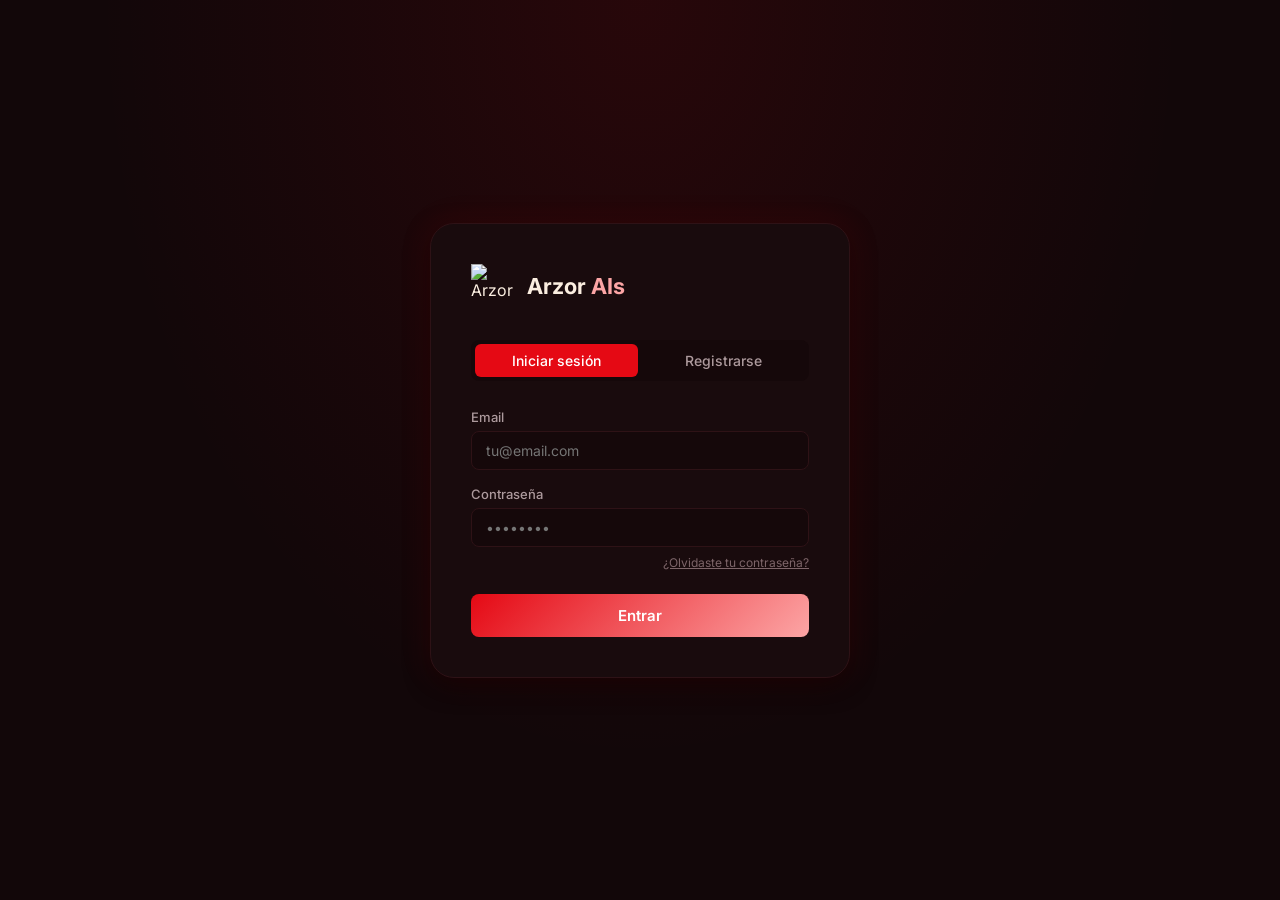
==== commit c013c496: "feat: implementacion completa de restablecimiento de contrasenas - backend: endpoints /recover-passw" ====
--- a/app/static/platform/index.html
+++ b/app/static/platform/index.html
@@ -624,7 +624,8 @@
       position: absolute;
       top: calc(100% + 4px);
       left: 0;
-      right: 0;
+      right: auto;
+      min-width: 100%;
       background: var(--bg-card);
       border: 1px solid var(--border);
       border-radius: var(--radius-md);
@@ -635,6 +636,11 @@
       display: none;
       flex-direction: column;
     }
+    /* Evitar que el dropdown del proveedor de claves en el grid estrecho de 140px se corte o colapse */
+    #key-provider-custom-wrapper .custom-select-menu {
+      min-width: 250px;
+    }
+
     .custom-select-menu.open {
       display: flex;
     }
@@ -684,6 +690,9 @@
         <label class="form-label">Contraseña</label>
         <input type="password" id="login-password" placeholder="••••••••" />
       </div>
+      <div style="display:flex; justify-content:flex-end; margin-bottom:16px; margin-top:-8px">
+        <a href="#" style="font-size:12px; color:var(--text-3); text-decoration:underline" onclick="event.preventDefault(); switchAuthTab('forgot')">¿Olvidaste tu contraseña?</a>
+      </div>
       <button class="btn-primary" onclick="doLogin()">Entrar</button>
     </div>
 
@@ -706,6 +715,21 @@
         <input type="password" id="reg-password" placeholder="mínimo 8 caracteres" />
       </div>
       <button class="btn-primary" onclick="doRegister()">Crear cuenta</button>
+    </div>
+
+    <!-- Forgot Password -->
+    <div id="form-forgot" style="display:none">
+      <div style="font-size:13px; color:var(--text-2); margin-bottom:16px; line-height:1.5">
+        Introduce tu dirección de correo electrónico y te enviaremos un enlace para restablecer tu contraseña de forma segura.
+      </div>
+      <div class="form-group">
+        <label class="form-label">Email</label>
+        <input type="email" id="forgot-email" placeholder="tu@email.com" />
+      </div>
+      <button class="btn-primary" onclick="doForgotPasswordRequest()">Enviar enlace de recuperación</button>
+      <div style="text-align:center; margin-top:16px">
+        <a href="#" style="font-size:12px; color:var(--primary-light); text-decoration:underline" onclick="event.preventDefault(); switchAuthTab('login')">Volver a iniciar sesión</a>
+      </div>
     </div>
   </div>
 </div>
@@ -1131,6 +1155,31 @@
   </div>
 </div>
 
+<!-- Reset Password Modal -->
+<div class="modal-overlay" id="modal-reset-password">
+  <div class="modal">
+    <div class="modal-header">
+      <div class="modal-title">Nueva Contraseña</div>
+    </div>
+    <div class="modal-body">
+      <div style="font-size:13px; color:var(--text-2); margin-bottom:16px; line-height:1.5">
+        Introduce y confirma tu nueva contraseña de acceso para Arzor AIs.
+      </div>
+      <div class="form-group">
+        <label class="form-label">Nueva contraseña</label>
+        <input type="password" id="reset-pwd-new" placeholder="Mínimo 8 caracteres" />
+      </div>
+      <div class="form-group">
+        <label class="form-label">Confirmar contraseña</label>
+        <input type="password" id="reset-pwd-confirm" placeholder="••••••••" />
+      </div>
+    </div>
+    <div class="modal-footer" style="display:flex; justify-content:flex-end; gap:8px">
+      <button class="btn btn-purple" onclick="doResetPasswordSubmit()">Actualizar Contraseña</button>
+    </div>
+  </div>
+</div>
+
 <!-- Toast container -->
 <div class="toast-container" id="toast-container"></div>
 
@@ -1154,6 +1203,20 @@
 // ═══════════════════════════════════════════════════════════════════════
 document.addEventListener('DOMContentLoaded', () => {
   initCustomSelects(); // Inicializar selects generales
+  
+  // Chequear si venimos de un enlace de recuperación de contraseña de Supabase
+  const hash = window.location.hash;
+  if (hash && (hash.includes('type=recovery') || hash.includes('access_token='))) {
+    const params = new URLSearchParams(hash.replace('#', '?'));
+    const token = params.get('access_token');
+    const type = params.get('type');
+    if (token && (type === 'recovery' || hash.includes('type=recovery'))) {
+      window.tempRecoveryToken = token;
+      window.location.hash = ''; // Limpiar URL
+      openModal('modal-reset-password');
+    }
+  }
+
   if (state.token && state.user) {
     showApp();
   } else {
@@ -1207,8 +1270,14 @@
 function switchAuthTab(tab) {
   document.getElementById('form-login').style.display = tab === 'login' ? 'block' : 'none';
   document.getElementById('form-register').style.display = tab === 'register' ? 'block' : 'none';
+  document.getElementById('form-forgot').style.display = tab === 'forgot' ? 'block' : 'none';
+  
   document.getElementById('tab-login').classList.toggle('active', tab === 'login');
   document.getElementById('tab-register').classList.toggle('active', tab === 'register');
+  if (tab === 'forgot') {
+    document.getElementById('tab-login').classList.remove('active');
+    document.getElementById('tab-register').classList.remove('active');
+  }
   hideAuthError();
 }
 
@@ -1231,15 +1300,17 @@
 
 async function doLogin() {
   hideAuthError();
+  const emailVal = document.getElementById('login-email').value.trim();
   try {
     const data = await api('POST', '/platform/auth/login', {
-      email: document.getElementById('login-email').value,
+      email: emailVal,
       password: document.getElementById('login-password').value,
     });
     state.token = data.access_token;
-    state.user = { user_id: data.user_id, username: data.username, display_name: data.display_name };
+    state.user = { user_id: data.user_id, username: data.username, display_name: data.display_name, email: emailVal };
     localStorage.setItem('arzor_token', state.token);
     localStorage.setItem('arzor_user', JSON.stringify(state.user));
+    localStorage.setItem('arzor_email', emailVal);
     showApp();
   } catch(e) { showAuthError(e.message); }
 }
@@ -2302,12 +2373,92 @@
   }
 }
 
+// ─── Reset / Recover Password JS Handlers ─────────────────────────────
+async function doForgotPasswordRequest() {
+  const email = document.getElementById('forgot-email').value.trim();
+  if (!email) {
+    toast('Por favor, escribe tu correo electrónico.', 'error');
+    return;
+  }
+  try {
+    const redirect_to = window.location.origin + '/platform';
+    await api('POST', '/platform/auth/recover-password', { email, redirect_to });
+    toast('📧 Enlace de recuperación enviado. Revisa tu bandeja de entrada.', 'success');
+    switchAuthTab('login');
+  } catch(e) {
+    toast(e.message, 'error');
+  }
+}
+
+async function doResetPasswordSubmit() {
+  const pwd = document.getElementById('reset-pwd-new').value;
+  const confirm = document.getElementById('reset-pwd-confirm').value;
+  const token = window.tempRecoveryToken;
+  
+  if (!pwd || pwd.length < 8) {
+    toast('La contraseña debe tener al menos 8 caracteres.', 'error');
+    return;
+  }
+  if (pwd !== confirm) {
+    toast('Las contraseñas no coinciden.', 'error');
+    return;
+  }
+  if (!token) {
+    toast('Token de recuperación no válido o expirado.', 'error');
+    closeModal('modal-reset-password');
+    return;
+  }
+  
+  try {
+    const res = await fetch('/platform/auth/update-password', {
+      method: 'POST',
+      headers: {
+        'Content-Type': 'application/json',
+        'Authorization': `Bearer ${token}`
+      },
+      body: JSON.stringify({ password: pwd })
+    });
+    const data = await res.json().catch(() => null);
+    if (!res.ok) throw new Error(data?.detail || 'Error al restablecer contraseña.');
+    
+    toast('🔒 Contraseña restablecida con éxito. Inicia sesión de nuevo.', 'success');
+    closeModal('modal-reset-password');
+    window.tempRecoveryToken = null;
+    doLogout();
+  } catch(e) {
+    toast(e.message, 'error');
+  }
+}
+
+async function triggerProfilePasswordReset() {
+  const email = state.user?.email || localStorage.getItem('arzor_email');
+  if (!email) {
+    toast('No pudimos determinar tu correo electrónico. Por favor, inicia sesión de nuevo.', 'error');
+    return;
+  }
+  try {
+    const redirect_to = window.location.origin + '/platform';
+    await api('POST', '/platform/auth/recover-password', { email, redirect_to });
+    toast('📧 Enlace de restablecimiento enviado a tu bandeja de entrada.', 'success');
+  } catch(e) {
+    toast(e.message, 'error');
+  }
+}
+
 // ═══════════════════════════════════════════════════════════════════════
 // PLATFORM KEYS & MODEL MANAGEMENT (BYOK & RECOMMENDER)
 // ═══════════════════════════════════════════════════════════════════════
 state.availableModels = [];
 
 async function loadProfilePage() {
+  // Renderizar datos personales
+  const u = state.user;
+  if (u) {
+    document.getElementById('profile-display-name-val').textContent = u.display_name || '—';
+    document.getElementById('profile-email-val').textContent = u.email || localStorage.getItem('arzor_email') || '—';
+    document.getElementById('profile-username-val').textContent = u.username || '—';
+  }
+
   const container = document.getElementById('profile-keys-list');
   try {
     const keys = await api('GET', '/platform/keys');
@@ -2336,7 +2487,7 @@
           <div class="status-badge status-active">
             <span>●</span> Activa
           </div>
-          <button class="btn btn-sm btn-danger" onclick="deleteProviderKey('${k.id}')">🗑️ Eliminar</button>
+          <button class="btn btn-sm btn-ghost" style="color:var(--error)" onclick="deleteProviderKey('${k.id}')">🗑️ Eliminar</button>
         </div>
       </div>
     `).join('');
